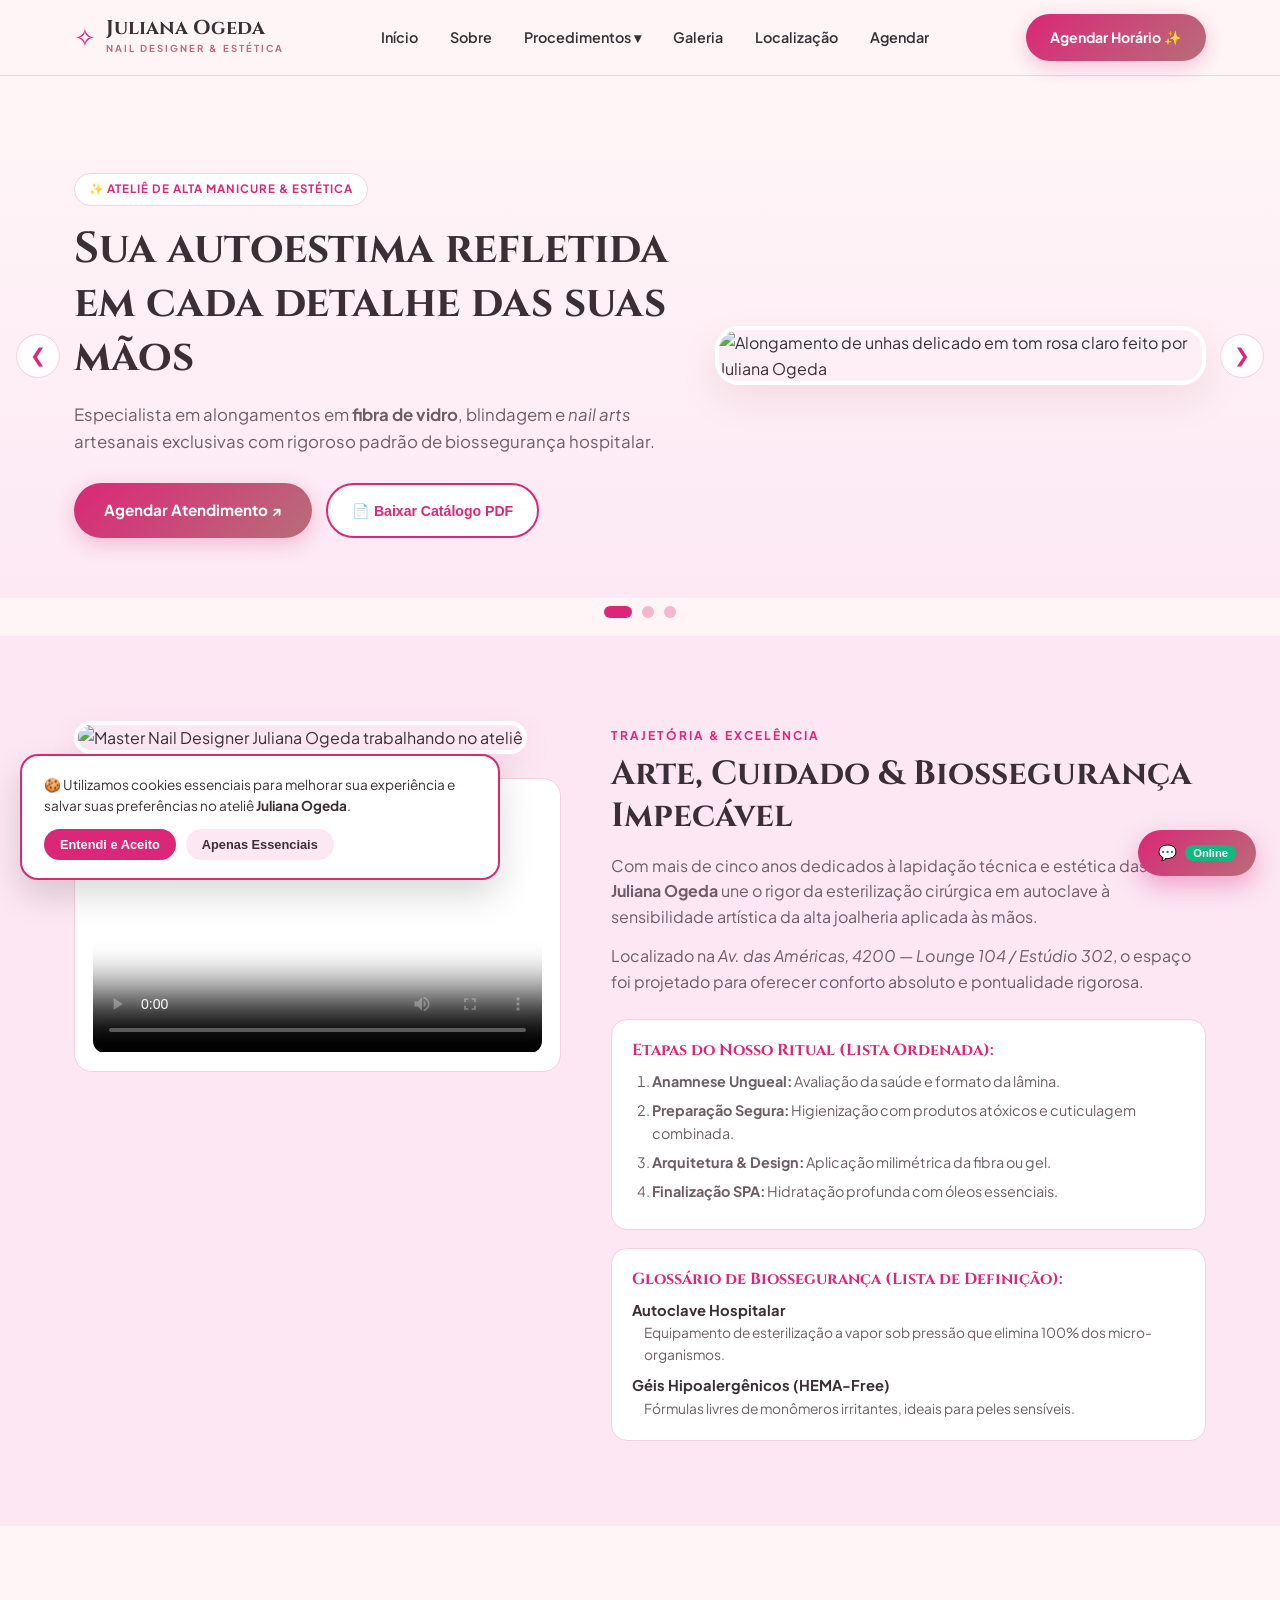
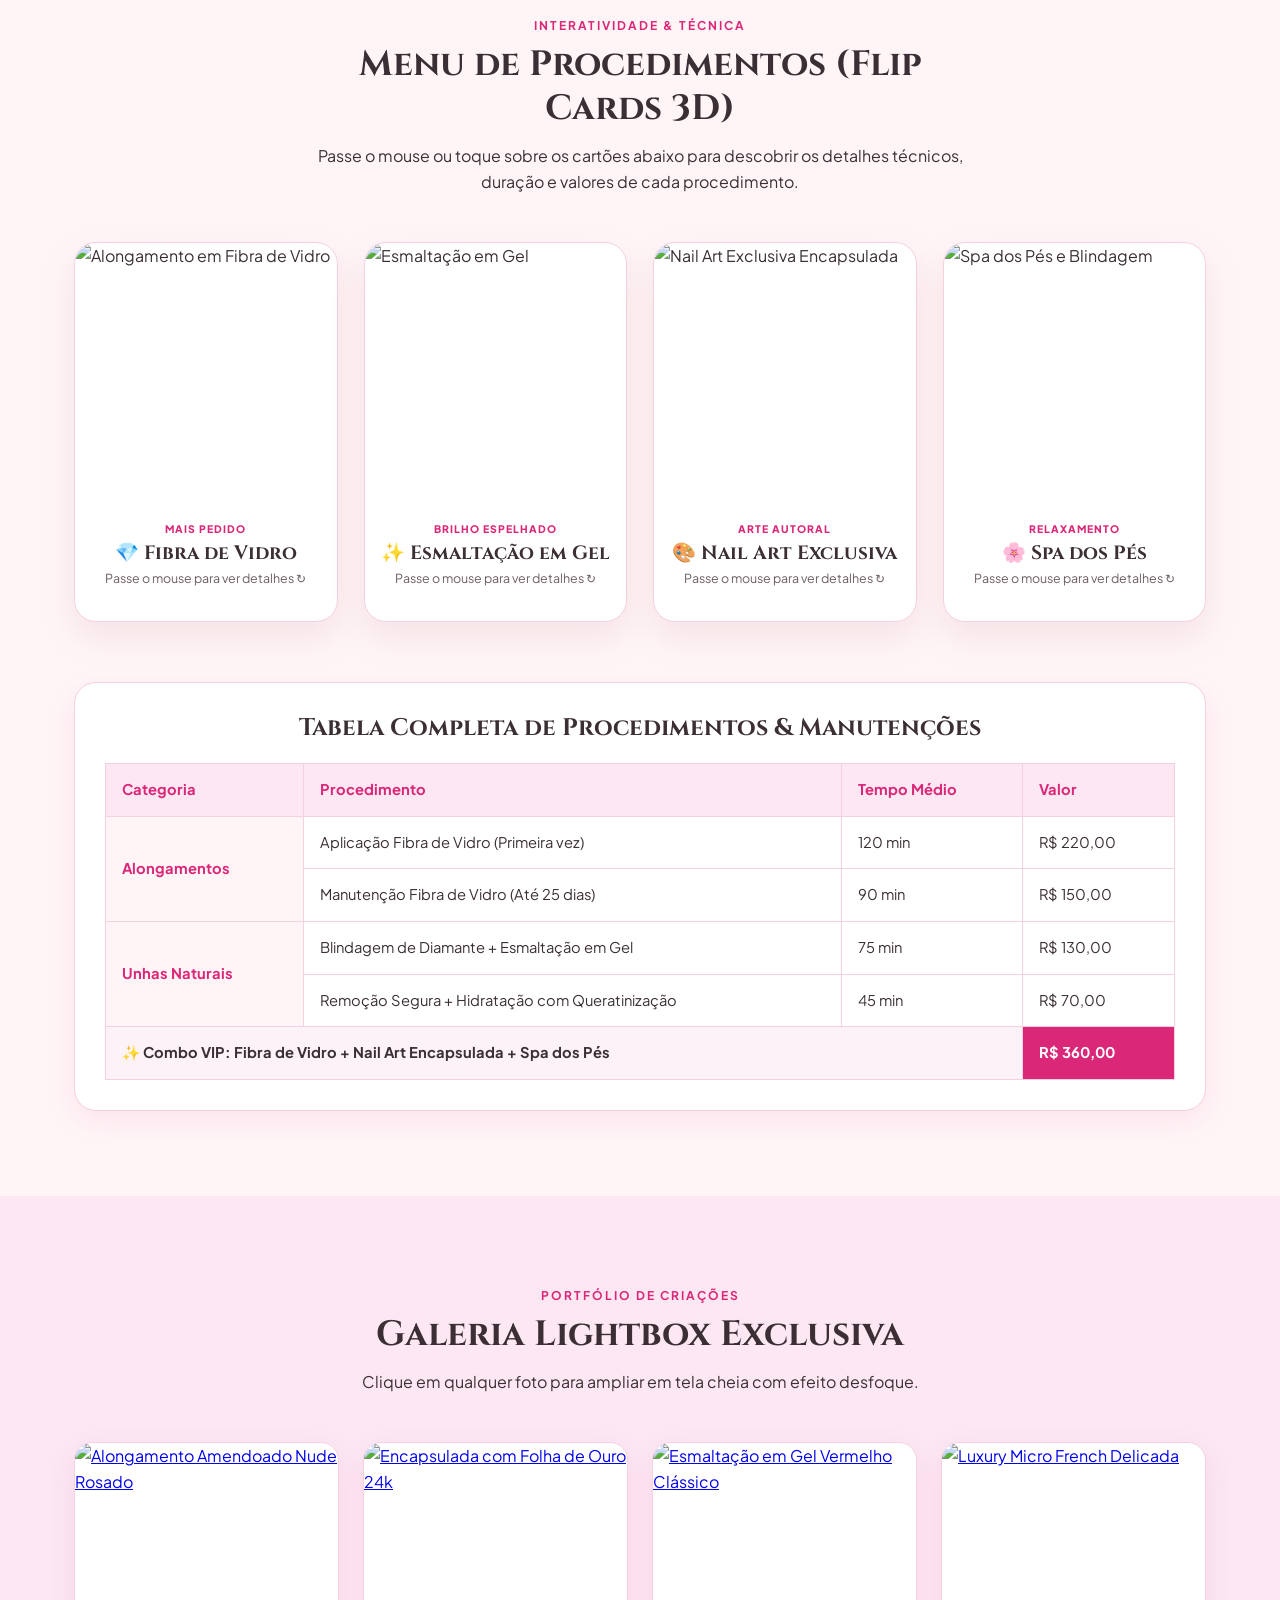
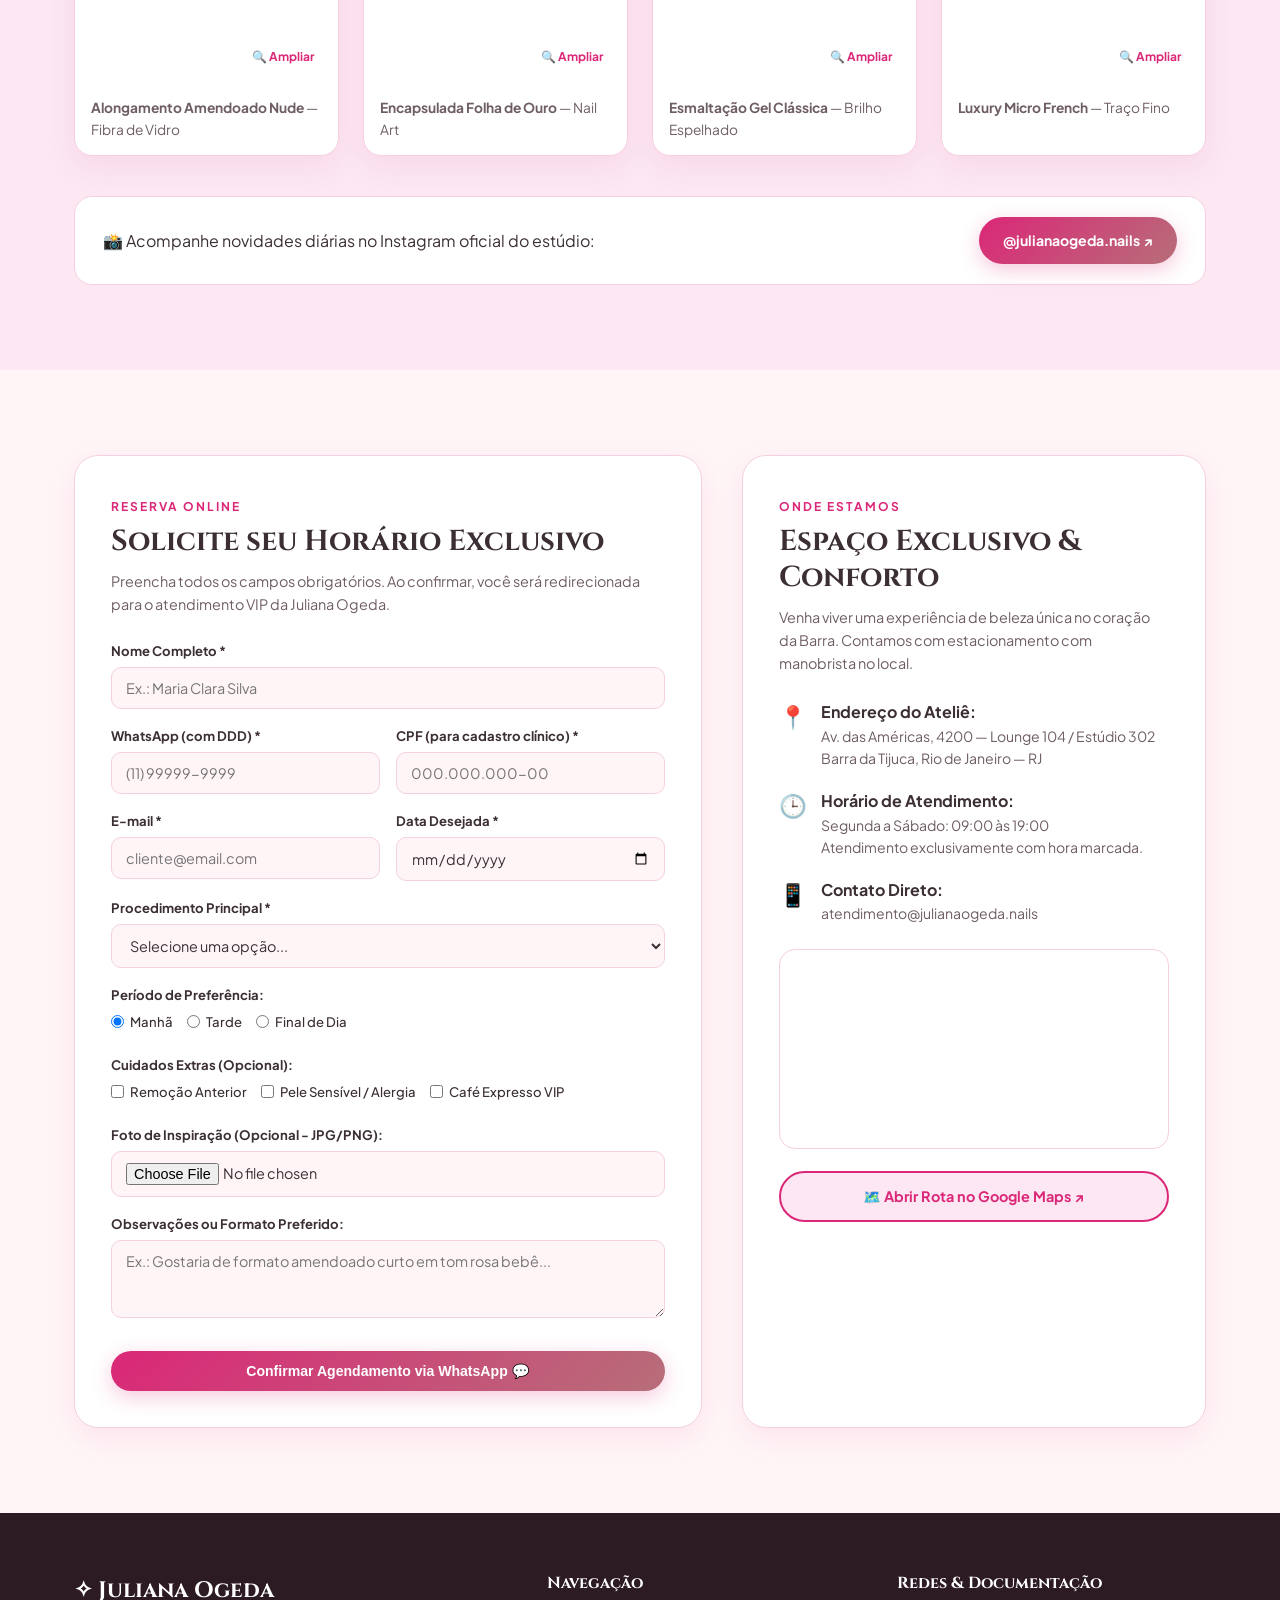
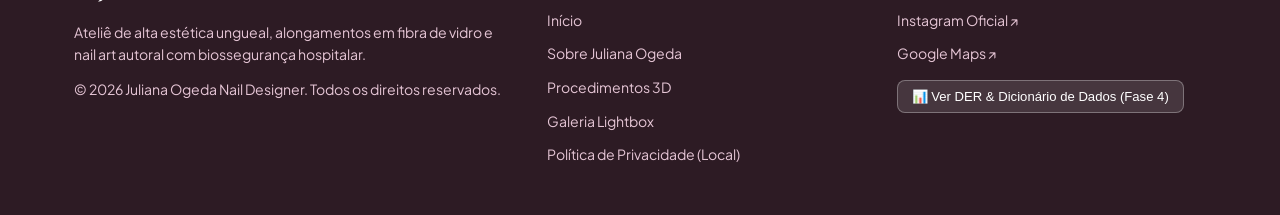
==== index.html @ 642321cf "Add files via upload" ====
<!DOCTYPE html>
<html lang="pt-br">
<head>
  <meta charset="UTF-8">
  <meta name="viewport" content="width=device-width, initial-scale=1.0">
  <meta name="description" content="Juliana Ogeda Nail Designer - Ateliê de alta estética ungueal, alongamentos em fibra de vidro, nail art e biossegurança hospitalar.">
  <meta name="keywords" content="Nail Designer, Fibra de Vidro, Alongamento em Gel, Juliana Ogeda, Manicure">
  <meta name="author" content="Juliana Ogeda">
  <title>Juliana Ogeda | Nail Designer &amp; Alta Estética Ungueal</title>

  <!-- Favicon SVG -->
  <link rel="icon" type="image/svg+xml" href="data:image/svg+xml,<svg xmlns='http://www.w3.org/2000/svg' viewBox='0 0 100 100'><text y='.9em' font-size='90'>💅</text></svg>">

  <!-- Google Fonts -->
  <link rel="preconnect" href="https://fonts.googleapis.com">
  <link rel="preconnect" href="https://fonts.gstatic.com" crossorigin>
  <link href="https://fonts.googleapis.com/css2?family=Cinzel:wght@500;600;700&family=Plus+Jakarta+Sans:wght@300;400;500;600;700&display=swap" rel="stylesheet">

  <!-- CSS Externo -->
  <link rel="stylesheet" href="style.css">
</head>
<body>

  <!-- =====================================================================
       CABEÇALHO E NAVEGAÇÃO COM SUBMENU (LISTA ENCADEADA)
       ===================================================================== -->
  <header class="header" id="topo">
    <div class="container header-container">
      <a href="#inicio" class="logo" aria-label="Juliana Ogeda Início">
        <span class="logo-icon">✧</span>
        <div class="logo-text">
          <span class="logo-title">Juliana Ogeda</span>
          <span class="logo-subtitle">NAIL DESIGNER &amp; ESTÉTICA</span>
        </div>
      </a>

      <nav class="nav-principal" aria-label="Menu Principal">
        <ul class="menu-lista">
          <li><a href="#inicio">Início</a></li>
          <li><a href="#sobre">Sobre</a></li>
          <li class="has-submenu">
            <a href="#servicos">Procedimentos ▾</a>
            <!-- Lista encadeada para submenu funcional -->
            <ul class="submenu">
              <li><a href="#servicos">Fibra de Vidro</a></li>
              <li><a href="#servicos">Esmaltação em Gel</a></li>
              <li><a href="#servicos">Nail Art Exclusiva</a></li>
              <li><a href="#tabela-precos">Tabela de Valores</a></li>
            </ul>
          </li>
          <li><a href="#galeria">Galeria</a></li>
          <li><a href="#localizacao">Localização</a></li>
          <li><a href="#agendamento">Agendar</a></li>
        </ul>
      </nav>

      <div class="header-actions">
        <a href="#agendamento" class="btn-rosa-destaque">Agendar Horário ✨</a>
      </div>
    </div>
  </header>

  <main>
    <!-- =====================================================================
         1. SLIDER BANNER - EFEITO CARROSSEL (HERO SECTION)
         ===================================================================== -->
    <section id="inicio" class="hero-slider" aria-label="Destaques do Ateliê">
      <div class="slides-container" id="slidesContainer">
        
        <!-- Slide 1 -->
        <article class="slide active" style="background-image: linear-gradient(rgba(255, 245, 247, 0.85), rgba(252, 231, 243, 0.88)), url('https://images.pexels.com/photos/3997385/pexels-photo-3997385.jpeg?auto=compress&cs=tinysrgb&w=1400');">
          <div class="container slide-grid">
            <div class="slide-texto">
              <span class="badge-rosa">✨ ATELIÊ DE ALTA MANICURE &amp; ESTÉTICA</span>
              <h1>Sua autoestima refletida em cada detalhe das suas mãos</h1>
              <p>Especialista em alongamentos em <strong>fibra de vidro</strong>, blindagem e <em>nail arts</em> artesanais exclusivas com rigoroso padrão de biossegurança hospitalar.</p>
              <div class="slide-botoes">
                <a href="#agendamento" class="btn-rosa-destaque btn-lg">Agendar Atendimento ↗</a>
                <button type="button" id="btnDownloadCatalogo" class="btn-outline-rosa">📄 Baixar Catálogo PDF</button>
              </div>
            </div>
            <div class="slide-imagem">
              <img src="https://images.pexels.com/photos/3997385/pexels-photo-3997385.jpeg?auto=compress&cs=tinysrgb&w=800" alt="Alongamento de unhas delicado em tom rosa claro feito por Juliana Ogeda">
            </div>
          </div>
        </article>

        <!-- Slide 2 -->
        <article class="slide" style="background-image: linear-gradient(rgba(255, 245, 247, 0.88), rgba(253, 242, 248, 0.9)), url('https://images.pexels.com/photos/705255/pexels-photo-705255.jpeg?auto=compress&cs=tinysrgb&w=1400');">
          <div class="container slide-grid">
            <div class="slide-texto">
              <span class="badge-rosa">💎 TECNOLOGIA &amp; NATURALIDADE</span>
              <h2>Curvatura anatômica perfeita e resistência extrema</h2>
              <p>Utilizamos géis europeus hipoalergênicos que preservam a saúde da sua lâmina ungueal natural com acabamento ultrafino.</p>
              <div class="slide-botoes">
                <a href="#servicos" class="btn-rosa-destaque btn-lg">Conhecer Técnicas ↓</a>
                <a href="#galeria" class="btn-outline-rosa">Ver Portfólio</a>
              </div>
            </div>
            <div class="slide-imagem">
              <img src="https://images.pexels.com/photos/705255/pexels-photo-705255.jpeg?auto=compress&cs=tinysrgb&w=800" alt="Nail art encapsulada sofisticada com detalhes delicados">
            </div>
          </div>
        </article>

        <!-- Slide 3 -->
        <article class="slide" style="background-image: linear-gradient(rgba(255, 245, 247, 0.88), rgba(252, 231, 243, 0.9)), url('https://images.pexels.com/photos/3997391/pexels-photo-3997391.jpeg?auto=compress&cs=tinysrgb&w=1400');">
          <div class="container slide-grid">
            <div class="slide-texto">
              <span class="badge-rosa">🛡️ 100% AUTOCLAVE HOSPITALAR</span>
              <h2>Seu momento VIP de autocuidado e bem-estar</h2>
              <p>Ambiente climatizado, poltronas ergonômicas e kits 100% descartáveis para uma experiência tranquila e segura.</p>
              <div class="slide-botoes">
                <a href="#localizacao" class="btn-rosa-destaque btn-lg">Como Chegar (Maps) 📍</a>
                <a href="#sobre" class="btn-outline-rosa">Nossa História</a>
              </div>
            </div>
            <div class="slide-imagem">
              <img src="https://images.pexels.com/photos/3997391/pexels-photo-3997391.jpeg?auto=compress&cs=tinysrgb&w=800" alt="Juliana Ogeda realizando atendimento personalizado no estúdio">
            </div>
          </div>
        </article>

      </div>

      <!-- Controles do Carrossel -->
      <button type="button" class="slider-btn prev" id="prevSlide" aria-label="Slide Anterior">&#10094;</button>
      <button type="button" class="slider-btn next" id="nextSlide" aria-label="Próximo Slide">&#10095;</button>
      <div class="slider-dots" id="sliderDots"></div>
    </section>

    <!-- =====================================================================
         2. SOBRE A ESPECIALISTA, LISTAS VARIADAS E VÍDEO MULTIMÍDIA
         ===================================================================== -->
    <section id="sobre" class="section section-blush">
      <div class="container about-grid">
        <article class="about-media">
          <img src="https://images.pexels.com/photos/3997391/pexels-photo-3997391.jpeg?auto=compress&cs=tinysrgb&w=800" alt="Master Nail Designer Juliana Ogeda trabalhando no ateliê" class="img-destaque">
          
          <!-- Elemento <video> incorporado conforme checklist -->
          <div class="video-box">
            <h3>🎥 Bastidores do Ateliê</h3>
            <video controls poster="https://images.pexels.com/photos/887352/pexels-photo-887352.jpeg?auto=compress&cs=tinysrgb&w=600">
              <source src="https://assets.mixkit.co/videos/preview/mixkit-woman-getting-her-nails-done-at-a-salon-40359-large.mp4" type="video/mp4">
              Seu navegador não suporta a reprodução de vídeos HTML5.
            </video>
          </div>
        </article>

        <article class="about-content">
          <span class="subtitulo-secao">TRAJETÓRIA &amp; EXCELÊNCIA</span>
          <h2>Arte, Cuidado &amp; Biossegurança Impecável</h2>
          <p>Com mais de cinco anos dedicados à lapidação técnica e estética das unhas, <strong>Juliana Ogeda</strong> une o rigor da esterilização cirúrgica em autoclave à sensibilidade artística da alta joalheria aplicada às mãos.</p>
          <p>Localizado na <em>Av. das Américas, 4200 — Lounge 104 / Estúdio 302</em>, o espaço foi projetado para oferecer conforto absoluto e pontualidade rigorosa.</p>

          <!-- Lista Ordenada (<ol>) -->
          <div class="listas-container">
            <div class="lista-card">
              <h4>Etapas do Nosso Ritual (Lista Ordenada):</h4>
              <ol class="lista-ordenada">
                <li><strong>Anamnese Ungueal:</strong> Avaliação da saúde e formato da lâmina.</li>
                <li><strong>Preparação Segura:</strong> Higienização com produtos atóxicos e cuticulagem combinada.</li>
                <li><strong>Arquitetura &amp; Design:</strong> Aplicação milimétrica da fibra ou gel.</li>
                <li><strong>Finalização SPA:</strong> Hidratação profunda com óleos essenciais.</li>
              </ol>
            </div>

            <!-- Lista de Definição (<dl>) -->
            <div class="lista-card">
              <h4>Glossário de Biossegurança (Lista de Definição):</h4>
              <dl class="lista-definicao">
                <dt>Autoclave Hospitalar</dt>
                <dd>Equipamento de esterilização a vapor sob pressão que elimina 100% dos micro-organismos.</dd>
                <dt>Géis Hipoalergênicos (HEMA-Free)</dt>
                <dd>Fórmulas livres de monômeros irritantes, ideais para peles sensíveis.</dd>
              </dl>
            </div>
          </div>
        </article>
      </div>
    </section>

    <!-- =====================================================================
         3. FLIP CARDS 3D - PROCEDIMENTOS EXCLUSIVOS
         ===================================================================== -->
    <section id="servicos" class="section">
      <div class="container">
        <header class="section-header center">
          <span class="subtitulo-secao">INTERATIVIDADE &amp; TÉCNICA</span>
          <h2>Menu de Procedimentos (Flip Cards 3D)</h2>
          <p>Passe o mouse ou toque sobre os cartões abaixo para descobrir os detalhes técnicos, duração e valores de cada procedimento.</p>
        </header>

        <div class="flip-grid">
          <!-- Flip Card 1 -->
          <article class="flip-card">
            <div class="flip-card-inner">
              <div class="flip-card-front">
                <img src="https://images.pexels.com/photos/887352/pexels-photo-887352.jpeg?auto=compress&cs=tinysrgb&w=600" alt="Alongamento em Fibra de Vidro">
                <div class="flip-front-info">
                  <span class="card-badge">MAIS PEDIDO</span>
                  <h3>💎 Fibra de Vidro</h3>
                  <p>Passe o mouse para ver detalhes ↻</p>
                </div>
              </div>
              <div class="flip-card-back">
                <h3>Fibra de Vidro</h3>
                <p>Extensão estruturada com filamentos de vidro ultrafinos. Proporciona resistência superior e curvatura C perfeitamente natural.</p>
                <ul class="back-specs">
                  <li>⏱️ Duração: 120 min</li>
                  <li>🔄 Manutenção: A cada 21 dias</li>
                  <li>💰 Investimento: <strong>R$ 220,00</strong></li>
                </ul>
                <a href="#agendamento" class="btn-branco">Agendar Técnica</a>
              </div>
            </div>
          </article>

          <!-- Flip Card 2 -->
          <article class="flip-card">
            <div class="flip-card-inner">
              <div class="flip-card-front">
                <img src="https://images.pexels.com/photos/3373736/pexels-photo-3373736.jpeg?auto=compress&cs=tinysrgb&w=600" alt="Esmaltação em Gel">
                <div class="flip-front-info">
                  <span class="card-badge">BRILHO ESPELHADO</span>
                  <h3>✨ Esmaltação em Gel</h3>
                  <p>Passe o mouse para ver detalhes ↻</p>
                </div>
              </div>
              <div class="flip-card-back">
                <h3>Esmaltação em Gel</h3>
                <p>Aplicação de esmalte fotopolimerizável sobre unhas naturais. Secagem instantânea em cabine LED e brilho intacto por até 25 dias.</p>
                <ul class="back-specs">
                  <li>⏱️ Duração: 75 min</li>
                  <li>🛡️ Zero descascados</li>
                  <li>💰 Investimento: <strong>R$ 130,00</strong></li>
                </ul>
                <a href="#agendamento" class="btn-branco">Agendar Técnica</a>
              </div>
            </div>
          </article>

          <!-- Flip Card 3 -->
          <article class="flip-card">
            <div class="flip-card-inner">
              <div class="flip-card-front">
                <img src="https://images.pexels.com/photos/705255/pexels-photo-705255.jpeg?auto=compress&cs=tinysrgb&w=600" alt="Nail Art Exclusiva Encapsulada">
                <div class="flip-front-info">
                  <span class="card-badge">ARTE AUTORAL</span>
                  <h3>🎨 Nail Art Exclusiva</h3>
                  <p>Passe o mouse para ver detalhes ↻</p>
                </div>
              </div>
              <div class="flip-card-back">
                <h3>Nail Art Exclusiva</h3>
                <p>Decorações artesanais feitas à mão: encapsulamento com folha de ouro 24k, francesinha reversa, baby boomer e pedrarias.</p>
                <ul class="back-specs">
                  <li>⏱️ Duração: 90 min</li>
                  <li>✨ Design 100% personalizado</li>
                  <li>💰 Investimento: <strong>R$ 180,00</strong></li>
                </ul>
                <a href="#agendamento" class="btn-branco">Agendar Técnica</a>
              </div>
            </div>
          </article>

          <!-- Flip Card 4 -->
          <article class="flip-card">
            <div class="flip-card-inner">
              <div class="flip-card-front">
                <img src="https://images.pexels.com/photos/3997383/pexels-photo-3997383.jpeg?auto=compress&cs=tinysrgb&w=600" alt="Spa dos Pés e Blindagem">
                <div class="flip-front-info">
                  <span class="card-badge">RELAXAMENTO</span>
                  <h3>🌸 Spa dos Pés</h3>
                  <p>Passe o mouse para ver detalhes ↻</p>
                </div>
              </div>
              <div class="flip-card-back">
                <h3>Spa dos Pés</h3>
                <p>Protocolo de renovação celular com esfoliação aromática, hidratação profunda com parafina fria e massagem relaxante podal.</p>
                <ul class="back-specs">
                  <li>⏱️ Duração: 60 min</li>
                  <li>🌿 Óleos essenciais puros</li>
                  <li>💰 Investimento: <strong>R$ 110,00</strong></li>
                </ul>
                <a href="#agendamento" class="btn-branco">Agendar Técnica</a>
              </div>
            </div>
          </article>
        </div>

        <!-- =====================================================================
             4. TABELA ESTRUTURADA (THEAD, TBODY, ROWSPAN E COLSPAN)
             ===================================================================== -->
        <div id="tabela-precos" class="tabela-wrapper">
          <h3>Tabela Completa de Procedimentos &amp; Manutenções</h3>
          <table class="tabela-precos">
            <thead>
              <tr>
                <th>Categoria</th>
                <th>Procedimento</th>
                <th>Tempo Médio</th>
                <th>Valor</th>
              </tr>
            </thead>
            <tbody>
              <tr>
                <td rowspan="2" class="celula-destaque"><strong>Alongamentos</strong></td>
                <td>Aplicação Fibra de Vidro (Primeira vez)</td>
                <td>120 min</td>
                <td>R$ 220,00</td>
              </tr>
              <tr>
                <td>Manutenção Fibra de Vidro (Até 25 dias)</td>
                <td>90 min</td>
                <td>R$ 150,00</td>
              </tr>
              <tr>
                <td rowspan="2" class="celula-destaque"><strong>Unhas Naturais</strong></td>
                <td>Blindagem de Diamante + Esmaltação em Gel</td>
                <td>75 min</td>
                <td>R$ 130,00</td>
              </tr>
              <tr>
                <td>Remoção Segura + Hidratação com Queratinização</td>
                <td>45 min</td>
                <td>R$ 70,00</td>
              </tr>
              <tr>
                <td colspan="3" class="celula-combo"><strong>✨ Combo VIP: Fibra de Vidro + Nail Art Encapsulada + Spa dos Pés</strong></td>
                <td class="celula-combo-valor"><strong>R$ 360,00</strong></td>
              </tr>
            </tbody>
          </table>
        </div>
      </div>
    </section>

    <!-- =====================================================================
         5. GALERIA LIGHTBOX 100% CSS (:TARGET)
         ===================================================================== -->
    <section id="galeria" class="section section-blush">
      <div class="container">
        <header class="section-header center">
          <span class="subtitulo-secao">PORTFÓLIO DE CRIAÇÕES</span>
          <h2>Galeria Lightbox Exclusiva</h2>
          <p>Clique em qualquer foto para ampliar em tela cheia com efeito desfoque.</p>
        </header>

        <div class="gallery-grid">
          <figure class="gallery-item">
            <a href="#lightbox-1">
              <img src="https://images.pexels.com/photos/887352/pexels-photo-887352.jpeg?auto=compress&cs=tinysrgb&w=600" alt="Alongamento Amendoado Nude Rosado">
              <span class="zoom-icon">🔍 Ampliar</span>
            </a>
            <figcaption><strong>Alongamento Amendoado Nude</strong> — Fibra de Vidro</figcaption>
          </figure>

          <figure class="gallery-item">
            <a href="#lightbox-2">
              <img src="https://images.pexels.com/photos/705255/pexels-photo-705255.jpeg?auto=compress&cs=tinysrgb&w=600" alt="Encapsulada com Folha de Ouro 24k">
              <span class="zoom-icon">🔍 Ampliar</span>
            </a>
            <figcaption><strong>Encapsulada Folha de Ouro</strong> — Nail Art</figcaption>
          </figure>

          <figure class="gallery-item">
            <a href="#lightbox-3">
              <img src="https://images.pexels.com/photos/3373736/pexels-photo-3373736.jpeg?auto=compress&cs=tinysrgb&w=600" alt="Esmaltação em Gel Vermelho Clássico">
              <span class="zoom-icon">🔍 Ampliar</span>
            </a>
            <figcaption><strong>Esmaltação Gel Clássica</strong> — Brilho Espelhado</figcaption>
          </figure>

          <figure class="gallery-item">
            <a href="#lightbox-4">
              <img src="https://images.pexels.com/photos/3997383/pexels-photo-3997383.jpeg?auto=compress&cs=tinysrgb&w=600" alt="Luxury Micro French Delicada">
              <span class="zoom-icon">🔍 Ampliar</span>
            </a>
            <figcaption><strong>Luxury Micro French</strong> — Traço Fino</figcaption>
          </figure>
        </div>

        <div class="instagram-cta">
          <p>📸 Acompanhe novidades diárias no Instagram oficial do estúdio:</p>
          <a href="https://www.instagram.com" target="_blank" rel="noopener noreferrer" class="btn-rosa-destaque">@julianaogeda.nails ↗</a>
        </div>
      </div>
    </section>

    <!-- Modais Lightbox 100% CSS -->
    <div class="lightbox" id="lightbox-1">
      <a href="#galeria" class="lightbox-overlay" aria-label="Fechar imagem"></a>
      <div class="lightbox-content">
        <a href="#galeria" class="close-btn">&times;</a>
        <img src="https://images.pexels.com/photos/887352/pexels-photo-887352.jpeg?auto=compress&cs=tinysrgb&w=1200" alt="Alongamento Amendoado Nude Ampliado">
        <p class="lightbox-caption">Alongamento Amendoado Nude — Estrutura em Fibra de Vidro</p>
      </div>
    </div>

    <div class="lightbox" id="lightbox-2">
      <a href="#galeria" class="lightbox-overlay" aria-label="Fechar imagem"></a>
      <div class="lightbox-content">
        <a href="#galeria" class="close-btn">&times;</a>
        <img src="https://images.pexels.com/photos/705255/pexels-photo-705255.jpeg?auto=compress&cs=tinysrgb&w=1200" alt="Encapsulada Folha de Ouro Ampliada">
        <p class="lightbox-caption">Encapsulada com Folha de Ouro 24k — Nail Art Artesanal</p>
      </div>
    </div>

    <div class="lightbox" id="lightbox-3">
      <a href="#galeria" class="lightbox-overlay" aria-label="Fechar imagem"></a>
      <div class="lightbox-content">
        <a href="#galeria" class="close-btn">&times;</a>
        <img src="https://images.pexels.com/photos/3373736/pexels-photo-3373736.jpeg?auto=compress&cs=tinysrgb&w=1200" alt="Esmaltação Gel Clássica Ampliada">
        <p class="lightbox-caption">Esmaltação em Gel — Durabilidade de até 25 dias</p>
      </div>
    </div>

    <div class="lightbox" id="lightbox-4">
      <a href="#galeria" class="lightbox-overlay" aria-label="Fechar imagem"></a>
      <div class="lightbox-content">
        <a href="#galeria" class="close-btn">&times;</a>
        <img src="https://images.pexels.com/photos/3997383/pexels-photo-3997383.jpeg?auto=compress&cs=tinysrgb&w=1200" alt="Luxury Micro French Ampliada">
        <p class="lightbox-caption">Luxury Micro French — Acabamento Natural Clean</p>
      </div>
    </div>

    <!-- =====================================================================
         6. FORMULÁRIO COMPLETO COM REGEX + LOCALIZAÇÃO GOOGLE MAPS
         ===================================================================== -->
    <section id="agendamento" class="section">
      <div class="container booking-grid">
        
        <!-- Formulário com todos os controles e Regex exigidos -->
        <div class="form-card">
          <span class="subtitulo-secao">RESERVA ONLINE</span>
          <h2>Solicite seu Horário Exclusivo</h2>
          <p>Preencha todos os campos obrigatórios. Ao confirmar, você será redirecionada para o atendimento VIP da Juliana Ogeda.</p>

          <form action="#agendamento" method="POST" id="formAgendamento" class="form-completo">
            
            <div class="form-group">
              <label for="nome">Nome Completo *</label>
              <input type="text" id="nome" name="nome" minlength="3" maxlength="80" placeholder="Ex.: Maria Clara Silva" required>
            </div>

            <div class="form-row">
              <div class="form-group">
                <label for="telefone">WhatsApp (com DDD) *</label>
                <input type="tel" id="telefone" name="telefone" pattern="^\(?\d{2}\)?\s?\d{4,5}-?\d{4}$" placeholder="(11) 99999-9999" title="Digite um telefone válido com DDD, ex: (11) 99999-9999" required>
              </div>

              <div class="form-group">
                <label for="cpf">CPF (para cadastro clínico) *</label>
                <input type="text" id="cpf" name="cpf" pattern="^\d{3}\.\d{3}\.\d{3}-\d{2}$|^\d{11}$" placeholder="000.000.000-00" title="Digite um CPF válido no formato 000.000.000-00" required>
              </div>
            </div>

            <div class="form-row">
              <div class="form-group">
                <label for="email">E-mail *</label>
                <input type="email" id="email" name="email" placeholder="cliente@email.com" required>
              </div>

              <div class="form-group">
                <label for="data">Data Desejada *</label>
                <input type="date" id="data" name="data" required>
              </div>
            </div>

            <div class="form-group">
              <label for="servico">Procedimento Principal *</label>
              <select id="servico" name="servico" required>
                <option value="">Selecione uma opção...</option>
                <option value="Fibra de Vidro (R$ 220,00)">Fibra de Vidro — R$ 220,00</option>
                <option value="Manutenção Fibra (R$ 150,00)">Manutenção Fibra — R$ 150,00</option>
                <option value="Esmaltação em Gel (R$ 130,00)">Esmaltação em Gel — R$ 130,00</option>
                <option value="Nail Art Exclusiva (R$ 180,00)">Nail Art Exclusiva — R$ 180,00</option>
                <option value="Spa dos Pés (R$ 110,00)">Spa dos Pés — R$ 110,00</option>
                <option value="Combo VIP Completo (R$ 360,00)">Combo VIP Completo — R$ 360,00</option>
              </select>
            </div>

            <!-- Escolha Única (Radio) -->
            <div class="form-group">
              <label>Período de Preferência:</label>
              <div class="opcoes-inline">
                <label><input type="radio" name="periodo" value="Manhã (09h às 12h)" checked> Manhã</label>
                <label><input type="radio" name="periodo" value="Tarde (13h às 17h)"> Tarde</label>
                <label><input type="radio" name="periodo" value="Final de Dia (17h às 19h)"> Final de Dia</label>
              </div>
            </div>

            <!-- Escolha Múltipla (Checkbox) -->
            <div class="form-group">
              <label>Cuidados Extras (Opcional):</label>
              <div class="opcoes-inline">
                <label><input type="checkbox" name="extras" value="Remoção de alongamento anterior"> Remoção Anterior</label>
                <label><input type="checkbox" name="extras" value="Alergia a produtos comuns"> Pele Sensível / Alergia</label>
                <label><input type="checkbox" name="extras" value="Café Expresso Gourmet"> Café Expresso VIP</label>
              </div>
            </div>

            <!-- Envio de Arquivo (File) -->
            <div class="form-group">
              <label for="referencia">Foto de Inspiração (Opcional - JPG/PNG):</label>
              <input type="file" id="referencia" name="referencia" accept="image/*">
            </div>

            <!-- Campo Textarea -->
            <div class="form-group">
              <label for="observacoes">Observações ou Formato Preferido:</label>
              <textarea id="observacoes" name="observacoes" rows="3" placeholder="Ex.: Gostaria de formato amendoado curto em tom rosa bebê..."></textarea>
            </div>

            <button type="submit" class="btn-rosa-destaque btn-full">Confirmar Agendamento via WhatsApp 💬</button>
          </form>
        </div>

        <!-- Localização e Redirecionamento Google Maps -->
        <aside id="localizacao" class="location-card">
          <span class="subtitulo-secao">ONDE ESTAMOS</span>
          <h2>Espaço Exclusivo &amp; Conforto</h2>
          <p>Venha viver uma experiência de beleza única no coração da Barra. Contamos com estacionamento com manobrista no local.</p>

          <ul class="info-local-lista">
            <li>
              <span>📍</span>
              <div>
                <strong>Endereço do Ateliê:</strong>
                <p>Av. das Américas, 4200 — Lounge 104 / Estúdio 302<br>Barra da Tijuca, Rio de Janeiro — RJ</p>
              </div>
            </li>
            <li>
              <span>🕒</span>
              <div>
                <strong>Horário de Atendimento:</strong>
                <p>Segunda a Sábado: 09:00 às 19:00<br>Atendimento exclusivamente com hora marcada.</p>
              </div>
            </li>
            <li>
              <span>📱</span>
              <div>
                <strong>Contato Direto:</strong>
                <p>atendimento@julianaogeda.nails</p>
              </div>
            </li>
          </ul>

          <!-- Mapa Incorporado + Botão de Redirecionamento Direto para o Google Maps -->
          <div class="mapa-container">
            <iframe 
              title="Mapa de localização Juliana Ogeda Nail Designer"
              src="https://www.openstreetmap.org/export/embed.html?bbox=-43.3600%2C-23.0050%2C-43.3450%2C-22.9950&amp;layer=mapnik&amp;marker=-23.0000%2C-43.3525" 
              loading="lazy">
            </iframe>
          </div>

          <a href="https://www.google.com/maps/search/?api=1&query=Av.+das+Américas,+4200+-+Barra+da+Tijuca" target="_blank" rel="noopener noreferrer" class="btn-maps-redirect">
            🗺️ Abrir Rota no Google Maps ↗
          </a>
        </aside>

      </div>
    </section>
  </main>

  <!-- =====================================================================
       RODAPÉ COMPLETO E DOCUMENTAÇÃO TÉCNICA (FASE 4 DER & DICIONÁRIO)
       ===================================================================== -->
  <footer class="footer">
    <div class="container footer-grid">
      <div class="footer-col">
        <span class="logo-title-footer">✧ Juliana Ogeda</span>
        <p>Ateliê de alta estética ungueal, alongamentos em fibra de vidro e nail art autoral com biossegurança hospitalar.</p>
        <p class="copy">© 2026 Juliana Ogeda Nail Designer. Todos os direitos reservados.</p>
      </div>

      <div class="footer-col">
        <h4>Navegação</h4>
        <ul>
          <li><a href="#inicio">Início</a></li>
          <li><a href="#sobre">Sobre Juliana Ogeda</a></li>
          <li><a href="#servicos">Procedimentos 3D</a></li>
          <li><a href="#galeria">Galeria Lightbox</a></li>
          <li><a href="politica.html">Política de Privacidade (Local)</a></li>
        </ul>
      </div>

      <div class="footer-col">
        <h4>Redes &amp; Documentação</h4>
        <ul>
          <li><a href="https://www.instagram.com" target="_blank" rel="noopener noreferrer">Instagram Oficial ↗</a></li>
          <li><a href="https://www.google.com/maps/search/?api=1&query=Av.+das+Américas,+4200" target="_blank" rel="noopener noreferrer">Google Maps ↗</a></li>
          <li><button type="button" id="btnToggleDocs" class="btn-docs-toggle">📊 Ver DER &amp; Dicionário de Dados (Fase 4)</button></li>
        </ul>
      </div>
    </div>

    <!-- Painel Expansível com DER e Dicionário de Dados (Fase 4 do Checklist) -->
    <div class="container">
      <div id="painelDocumentacao" class="painel-docs oculto">
        <h3>📐 Modelagem de Dados &amp; Dicionário (Fase 4)</h3>
        <p><strong>Relacionamentos (DER):</strong> <code>CLIENTE (1) ────&lt; (N) AGENDAMENTO (N) &gt;──── (1) PROCEDIMENTO</code></p>
        <table class="tabela-precos tabela-der">
          <thead>
            <tr>
              <th>Tabela</th>
              <th>Campo</th>
              <th>Tipo</th>
              <th>Chave / Restrição</th>
              <th>Descrição</th>
            </tr>
          </thead>
          <tbody>
            <tr>
              <td rowspan="3"><strong>CLIENTE</strong></td>
              <td>id_cliente</td>
              <td>INT</td>
              <td>PK, AUTO_INCREMENT</td>
              <td>Identificador único da cliente</td>
            </tr>
            <tr>
              <td>cpf</td>
              <td>VARCHAR(14)</td>
              <td>UNIQUE, NOT NULL</td>
              <td>CPF validado via Regex</td>
            </tr>
            <tr>
              <td>nome_completo</td>
              <td>VARCHAR(80)</td>
              <td>NOT NULL</td>
              <td>Nome completo da cliente</td>
            </tr>
            <tr>
              <td rowspan="4"><strong>AGENDAMENTO</strong></td>
              <td>id_agendamento</td>
              <td>INT</td>
              <td>PK, AUTO_INCREMENT</td>
              <td>Identificador único da reserva</td>
            </tr>
            <tr>
              <td>id_cliente</td>
              <td>INT</td>
              <td>FK (CLIENTE)</td>
              <td>Chave estrangeira da cliente</td>
            </tr>
            <tr>
              <td>data_agendada</td>
              <td>DATE</td>
              <td>NOT NULL</td>
              <td>Data escolhida para o atendimento</td>
            </tr>
            <tr>
              <td>status</td>
              <td>VARCHAR(20)</td>
              <td>DEFAULT 'Pendente'</td>
              <td>Status do agendamento</td>
            </tr>
          </tbody>
        </table>
      </div>
    </div>
  </footer>

  <!-- =====================================================================
       CHATBOT VIRTUAL INTERATIVO (ASSISTENTE JULIANA NAILS)
       ===================================================================== -->
  <div class="chatbot-widget" id="chatbotWidget">
    <button type="button" class="chatbot-toggle" id="chatbotToggle" aria-label="Abrir Assistente Virtual">
      💬 <span class="chat-badge">Online</span>
    </button>

    <div class="chatbot-window oculto" id="chatbotWindow">
      <div class="chatbot-header">
        <div>
          <strong>Assistente Juliana Nails ✨</strong>
          <small>Responde na hora</small>
        </div>
        <button type="button" id="chatbotClose" aria-label="Fechar Chat">&times;</button>
      </div>

      <div class="chatbot-messages" id="chatbotMessages">
        <div class="msg bot">
          Olá! 🌸 Seja bem-vinda ao ateliê <strong>Juliana Ogeda Nail Designer</strong>. Como posso te ajudar hoje?
        </div>
      </div>

      <div class="chatbot-quick-replies">
        <button type="button" class="quick-btn" data-pergunta="valores">💰 Valores</button>
        <button type="button" class="quick-btn" data-pergunta="endereco">📍 Endereço</button>
        <button type="button" class="quick-btn" data-pergunta="horarios">🕒 Horários</button>
        <button type="button" class="quick-btn" data-pergunta="agendar">📅 Agendar</button>
      </div>

      <form class="chatbot-input-area" id="chatbotForm">
        <input type="text" id="chatbotInput" placeholder="Digite sua dúvida..." autocomplete="off" required>
        <button type="submit">➤</button>
      </form>
    </div>
  </div>

  <!-- =====================================================================
       BANNER DE COOKIES LGPD (FUNCIONAL COM LOCALSTORAGE)
       ===================================================================== -->
  <div id="bannerCookies" class="banner-cookies" role="region" aria-label="Aviso de Cookies">
    <p>🍪 Utilizamos cookies essenciais para melhorar sua experiência e salvar suas preferências no ateliê <strong>Juliana Ogeda</strong>.</p>
    <div class="cookies-botoes">
      <button type="button" id="btnAceitarCookies" class="btn-aceitar">Entendi e Aceito</button>
      <button type="button" id="btnRecusarCookies" class="btn-recusar">Apenas Essenciais</button>
    </div>
  </div>

  <!-- JavaScript Externo -->
  <script src="script.js"></script>
</body>
</html>
---- style.css ----
/* ==========================================================================
   VARIÁVEIS DE IDENTIDADE VISUAL (ROSA CLARO, BLUSH & ROSE GOLD)
   ========================================================================== */
:root {
  --rosa-fundo: #FFF5F7;
  --rosa-blush: #FCE7F3;
  --rosa-suave: #FBCFE8;
  --rosa-primario: #DB2777;
  --rosa-hover: #BE185D;
  --rose-gold: #B76E79;
  --branco: #FFFFFF;
  --texto-escuro: #3B2F35;
  --texto-suave: #6E5D65;
  --borda-rosa: #F5D0E0;
  --sombra-suave: 0 10px 30px rgba(219, 39, 119, 0.08);
  --sombra-card: 0 15px 35px rgba(183, 110, 121, 0.14);

  --fonte-titulo: 'Cinzel', serif;
  --fonte-corpo: 'Plus Jakarta Sans', sans-serif;
}

/* Seletor Universal e Reset */
* {
  box-sizing: border-box;
  margin: 0;
  padding: 0;
}

html {
  scroll-behavior: smooth;
}

body {
  font-family: var(--fonte-corpo);
  background-color: var(--rosa-fundo);
  color: var(--texto-escuro);
  line-height: 1.6;
  overflow-x: hidden;
}

.container {
  max-width: 1180px;
  margin: 0 auto;
  padding: 0 24px;
}

.section {
  padding: 85px 0;
}

.section-blush {
  background-color: var(--rosa-blush);
}

.oculto {
  display: none !important;
}

/* Tipografia */
h1, h2, h3, h4 {
  font-family: var(--fonte-titulo);
  color: var(--texto-escuro);
  line-height: 1.25;
}

.subtitulo-secao {
  display: inline-block;
  font-size: 0.75rem;
  font-weight: 700;
  letter-spacing: 2px;
  color: var(--rosa-primario);
  text-transform: uppercase;
  margin-bottom: 8px;
}

.section-header.center {
  text-align: center;
  max-width: 680px;
  margin: 0 auto 48px auto;
}

.section-header h2 {
  font-size: 2.2rem;
  margin-bottom: 12px;
}

/* Botões Padrão e Estados (:hover, :focus, :active) */
.btn-rosa-destaque {
  display: inline-flex;
  align-items: center;
  justify-content: center;
  gap: 8px;
  background: linear-gradient(135deg, var(--rosa-primario), var(--rose-gold));
  color: var(--branco);
  text-decoration: none;
  padding: 12px 24px;
  border-radius: 50px;
  font-weight: 700;
  font-size: 0.88rem;
  border: none;
  cursor: pointer;
  box-shadow: 0 6px 20px rgba(219, 39, 119, 0.25);
  transition: transform 0.25s ease, box-shadow 0.25s ease;
}

.btn-rosa-destaque:hover,
.btn-rosa-destaque:focus {
  transform: translateY(-2px);
  box-shadow: 0 10px 25px rgba(219, 39, 119, 0.38);
}

.btn-rosa-destaque:active {
  transform: scale(0.98);
}

.btn-lg {
  padding: 15px 30px;
  font-size: 0.95rem;
}

.btn-outline-rosa {
  display: inline-flex;
  align-items: center;
  gap: 8px;
  background-color: var(--branco);
  color: var(--rosa-primario);
  border: 2px solid var(--rosa-primario);
  padding: 12px 24px;
  border-radius: 50px;
  font-weight: 700;
  font-size: 0.88rem;
  text-decoration: none;
  cursor: pointer;
  transition: all 0.25s ease;
}

.btn-outline-rosa:hover {
  background-color: var(--rosa-primario);
  color: var(--branco);
}

/* ==========================================================================
   HEADER E SUBMENU FUNCIONAL
   ========================================================================== */
.header {
  position: sticky;
  top: 0;
  background-color: rgba(255, 245, 247, 0.95);
  backdrop-filter: blur(10px);
  border-bottom: 1px solid var(--borda-rosa);
  z-index: 1000;
  padding: 14px 0;
}

.header-container {
  display: flex;
  align-items: center;
  justify-content: space-between;
}

.logo {
  display: flex;
  align-items: center;
  gap: 10px;
  text-decoration: none;
}

.logo-icon {
  font-size: 1.6rem;
  color: var(--rosa-primario);
}

.logo-text {
  display: flex;
  flex-direction: column;
}

.logo-title {
  font-family: var(--fonte-titulo);
  font-size: 1.25rem;
  font-weight: 700;
  color: var(--texto-escuro);
  line-height: 1;
}

.logo-subtitle {
  font-size: 0.6rem;
  letter-spacing: 2px;
  color: var(--rose-gold);
  font-weight: 700;
  margin-top: 3px;
}

.menu-lista {
  display: flex;
  list-style: none;
  gap: 24px;
}

.menu-lista > li {
  position: relative;
}

.menu-lista a {
  text-decoration: none;
  color: var(--texto-escuro);
  font-weight: 600;
  font-size: 0.9rem;
  padding: 8px 4px;
  transition: color 0.2s;
}

.menu-lista a:hover,
.menu-lista a:focus {
  color: var(--rosa-primario);
}

/* Submenu dropdown */
.submenu {
  position: absolute;
  top: 100%;
  left: 0;
  min-width: 210px;
  background-color: var(--branco);
  border: 1px solid var(--borda-rosa);
  border-radius: 12px;
  list-style: none;
  padding: 10px 0;
  box-shadow: var(--sombra-card);
  opacity: 0;
  visibility: hidden;
  transform: translateY(10px);
  transition: all 0.25s ease;
  z-index: 1100;
}

.has-submenu:hover .submenu,
.has-submenu:focus-within .submenu {
  opacity: 1;
  visibility: visible;
  transform: translateY(0);
}

.submenu li a {
  display: block;
  padding: 8px 18px;
  font-size: 0.85rem;
}

.submenu li a:hover {
  background-color: var(--rosa-fundo);
}

/* ==========================================================================
   SLIDER BANNER - EFEITO CARROSSEL
   ========================================================================== */
.hero-slider {
  position: relative;
  overflow: hidden;
  min-height: 560px;
  display: flex;
  align-items: center;
}

.slides-container {
  width: 100%;
}

.slide {
  display: none;
  padding: 60px 0;
  background-size: cover;
  background-position: center;
  animation: fadeSlide 0.6s ease;
}

.slide.active {
  display: block;
}

@keyframes fadeSlide {
  from { opacity: 0.4; transform: scale(0.99); }
  to { opacity: 1; transform: scale(1); }
}

.slide-grid {
  display: grid;
  grid-template-columns: 1.1fr 0.9fr;
  gap: 40px;
  align-items: center;
}

.badge-rosa {
  display: inline-block;
  background-color: var(--branco);
  color: var(--rosa-primario);
  border: 1px solid var(--borda-rosa);
  padding: 6px 14px;
  border-radius: 30px;
  font-size: 0.72rem;
  font-weight: 700;
  letter-spacing: 1px;
  margin-bottom: 16px;
}

.slide-texto h1,
.slide-texto h2 {
  font-size: 2.7rem;
  margin-bottom: 18px;
}

.slide-texto p {
  font-size: 1.05rem;
  color: var(--texto-suave);
  margin-bottom: 28px;
}

.slide-botoes {
  display: flex;
  flex-wrap: wrap;
  gap: 14px;
}

.slide-imagem img {
  width: 100%;
  height: 430px;
  object-fit: cover;
  border-radius: 24px;
  border: 4px solid var(--branco);
  box-shadow: var(--sombra-card);
}

.slider-btn {
  position: absolute;
  top: 50%;
  transform: translateY(-50%);
  background-color: rgba(255, 255, 255, 0.9);
  color: var(--rosa-primario);
  border: 1px solid var(--borda-rosa);
  width: 44px;
  height: 44px;
  border-radius: 50%;
  font-size: 1.2rem;
  cursor: pointer;
  z-index: 10;
  transition: all 0.2s;
}

.slider-btn:hover {
  background-color: var(--rosa-primario);
  color: var(--branco);
}

.slider-btn.prev { left: 16px; }
.slider-btn.next { right: 16px; }

.slider-dots {
  position: absolute;
  bottom: 18px;
  left: 50%;
  transform: translateX(-50%);
  display: flex;
  gap: 10px;
}

.dot {
  width: 12px;
  height: 12px;
  border-radius: 50%;
  background-color: rgba(219, 39, 119, 0.3);
  border: none;
  cursor: pointer;
}

.dot.active {
  background-color: var(--rosa-primario);
  width: 28px;
  border-radius: 10px;
}

/* ==========================================================================
   SOBRE, LISTAS E VÍDEO
   ========================================================================== */
.about-grid {
  display: grid;
  grid-template-columns: 0.9fr 1.1fr;
  gap: 50px;
  align-items: start;
}

.img-destaque {
  width: 100%;
  height: 360px;
  object-fit: cover;
  border-radius: 20px;
  border: 4px solid var(--branco);
  box-shadow: var(--sombra-suave);
  margin-bottom: 24px;
}

.video-box {
  background-color: var(--branco);
  padding: 18px;
  border-radius: 18px;
  border: 1px solid var(--borda-rosa);
}

.video-box h3 {
  font-size: 1.05rem;
  margin-bottom: 10px;
}

.video-box video {
  width: 100%;
  border-radius: 12px;
  display: block;
}

.about-content h2 {
  font-size: 2.1rem;
  margin-bottom: 16px;
}

.about-content p {
  color: var(--texto-suave);
  margin-bottom: 14px;
}

.listas-container {
  display: grid;
  grid-template-columns: 1fr;
  gap: 18px;
  margin-top: 24px;
}

.lista-card {
  background-color: var(--branco);
  padding: 20px;
  border-radius: 16px;
  border: 1px solid var(--borda-rosa);
}

.lista-card h4 {
  font-size: 1rem;
  margin-bottom: 10px;
  color: var(--rosa-primario);
}

.lista-ordenada {
  padding-left: 20px;
  color: var(--texto-suave);
  font-size: 0.9rem;
}

.lista-ordenada li {
  margin-bottom: 6px;
}

.lista-definicao dt {
  font-weight: 700;
  color: var(--texto-escuro);
  font-size: 0.92rem;
  margin-top: 8px;
}

.lista-definicao dd {
  color: var(--texto-suave);
  font-size: 0.86rem;
  margin-left: 12px;
}

/* ==========================================================================
   FLIP CARDS 3D
   ========================================================================== */
.flip-grid {
  display: grid;
  grid-template-columns: repeat(auto-fit, minmax(250px, 1fr));
  gap: 26px;
}

.flip-card {
  background-color: transparent;
  height: 380px;
  perspective: 1000px;
}

.flip-card-inner {
  position: relative;
  width: 100%;
  height: 100%;
  transition: transform 0.7s cubic-bezier(0.4, 0.2, 0.2, 1);
  transform-style: preserve-3d;
}

.flip-card:hover .flip-card-inner,
.flip-card:focus-within .flip-card-inner {
  transform: rotateY(180deg);
}

.flip-card-front,
.flip-card-back {
  position: absolute;
  width: 100%;
  height: 100%;
  -webkit-backface-visibility: hidden;
  backface-visibility: hidden;
  border-radius: 22px;
  overflow: hidden;
  box-shadow: var(--sombra-card);
  border: 1px solid var(--borda-rosa);
}

.flip-card-front {
  background-color: var(--branco);
  display: flex;
  flex-direction: column;
}

.flip-card-front img {
  width: 100%;
  height: 245px;
  object-fit: cover;
}

.flip-front-info {
  padding: 16px;
  text-align: center;
  flex-grow: 1;
  display: flex;
  flex-direction: column;
  justify-content: center;
}

.card-badge {
  font-size: 0.65rem;
  font-weight: 800;
  letter-spacing: 1px;
  color: var(--rosa-primario);
  margin-bottom: 4px;
}

.flip-front-info h3 {
  font-size: 1.2rem;
}

.flip-front-info p {
  font-size: 0.78rem;
  color: var(--texto-suave);
  margin-top: 4px;
}

.flip-card-back {
  background: linear-gradient(145deg, var(--rosa-primario), var(--rose-gold));
  color: var(--branco);
  transform: rotateY(180deg);
  padding: 28px 22px;
  display: flex;
  flex-direction: column;
  justify-content: space-between;
  text-align: center;
}

.flip-card-back h3 {
  color: var(--branco);
  font-size: 1.35rem;
}

.flip-card-back p {
  font-size: 0.88rem;
  opacity: 0.95;
}

.back-specs {
  list-style: none;
  background: rgba(255, 255, 255, 0.16);
  padding: 12px;
  border-radius: 12px;
  font-size: 0.84rem;
}

.back-specs li {
  margin-bottom: 4px;
}

.btn-branco {
  background-color: var(--branco);
  color: var(--rosa-primario);
  text-decoration: none;
  padding: 10px 20px;
  border-radius: 50px;
  font-weight: 700;
  font-size: 0.85rem;
  transition: transform 0.2s;
}

.btn-branco:hover {
  transform: scale(1.04);
}

/* ==========================================================================
   TABELA DE PREÇOS ESTRUTURADA
   ========================================================================== */
.tabela-wrapper {
  margin-top: 60px;
  background-color: var(--branco);
  padding: 30px;
  border-radius: 22px;
  border: 1px solid var(--borda-rosa);
  box-shadow: var(--sombra-suave);
  overflow-x: auto;
}

.tabela-wrapper h3 {
  text-align: center;
  margin-bottom: 20px;
  font-size: 1.5rem;
}

.tabela-precos {
  width: 100%;
  border-collapse: collapse;
  font-size: 0.92rem;
}

.tabela-precos th,
.tabela-precos td {
  padding: 14px 16px;
  border: 1px solid var(--borda-rosa);
  text-align: left;
}

.tabela-precos thead th {
  background-color: var(--rosa-blush);
  color: var(--rosa-primario);
  font-weight: 700;
}

.celula-destaque {
  background-color: var(--rosa-fundo);
  color: var(--rosa-primario);
}

.celula-combo {
  background-color: #FDF2F8;
  color: var(--texto-escuro);
}

.celula-combo-valor {
  background-color: var(--rosa-primario);
  color: var(--branco);
}

/* ==========================================================================
   GALERIA LIGHTBOX 100% CSS
   ========================================================================== */
.gallery-grid {
  display: grid;
  grid-template-columns: repeat(auto-fit, minmax(240px, 1fr));
  gap: 24px;
}

.gallery-item {
  background-color: var(--branco);
  border-radius: 18px;
  overflow: hidden;
  border: 1px solid var(--borda-rosa);
  box-shadow: var(--sombra-suave);
  transition: transform 0.3s ease;
}

.gallery-item:hover {
  transform: translateY(-5px);
}

.gallery-item a {
  position: relative;
  display: block;
}

.gallery-item img {
  width: 100%;
  height: 240px;
  object-fit: cover;
  display: block;
}

.zoom-icon {
  position: absolute;
  bottom: 12px;
  right: 12px;
  background: rgba(255, 255, 255, 0.92);
  color: var(--rosa-primario);
  padding: 5px 12px;
  border-radius: 20px;
  font-size: 0.75rem;
  font-weight: 700;
}

.gallery-item figcaption {
  padding: 14px 16px;
  font-size: 0.86rem;
  color: var(--texto-suave);
}

/* Modal Lightbox (:target) */
.lightbox {
  position: fixed;
  inset: 0;
  background-color: rgba(43, 25, 34, 0.85);
  backdrop-filter: blur(8px);
  display: flex;
  justify-content: center;
  align-items: center;
  opacity: 0;
  pointer-events: none;
  transition: opacity 0.35s ease;
  z-index: 9999;
}

.lightbox:target {
  opacity: 1;
  pointer-events: auto;
}

.lightbox-content {
  position: relative;
  max-width: 90%;
  max-height: 85vh;
  text-align: center;
  transform: scale(0.85);
  transition: transform 0.35s ease;
}

.lightbox:target .lightbox-content {
  transform: scale(1);
}

.lightbox-content img {
  max-width: 100%;
  max-height: 75vh;
  border-radius: 16px;
  border: 4px solid var(--branco);
}

.lightbox-caption {
  color: var(--branco);
  margin-top: 12px;
  font-weight: 600;
}

.close-btn {
  position: absolute;
  top: -42px;
  right: 0;
  color: var(--branco);
  font-size: 2.2rem;
  text-decoration: none;
  font-weight: bold;
}

.lightbox-overlay {
  position: absolute;
  inset: 0;
  z-index: -1;
}

.instagram-cta {
  margin-top: 40px;
  background-color: var(--branco);
  padding: 20px 28px;
  border-radius: 18px;
  border: 1px solid var(--borda-rosa);
  display: flex;
  justify-content: space-between;
  align-items: center;
  flex-wrap: wrap;
  gap: 16px;
}

/* ==========================================================================
   FORMULÁRIO COM VALIDAÇÃO & LOCALIZAÇÃO GOOGLE MAPS
   ========================================================================== */
.booking-grid {
  display: grid;
  grid-template-columns: 1.15fr 0.85fr;
  gap: 40px;
}

.form-card,
.location-card {
  background-color: var(--branco);
  padding: 36px;
  border-radius: 24px;
  border: 1px solid var(--borda-rosa);
  box-shadow: var(--sombra-suave);
}

.form-card h2,
.location-card h2 {
  font-size: 1.8rem;
  margin-bottom: 10px;
}

.form-card > p,
.location-card > p {
  color: var(--texto-suave);
  font-size: 0.9rem;
  margin-bottom: 24px;
}

.form-group {
  margin-bottom: 16px;
}

.form-row {
  display: grid;
  grid-template-columns: 1fr 1fr;
  gap: 16px;
}

.form-group label {
  display: block;
  font-size: 0.82rem;
  font-weight: 700;
  margin-bottom: 6px;
  color: var(--texto-escuro);
}

.form-group input[type="text"],
.form-group input[type="tel"],
.form-group input[type="email"],
.form-group input[type="date"],
.form-group input[type="file"],
.form-group select,
.form-group textarea {
  width: 100%;
  padding: 11px 14px;
  border-radius: 10px;
  border: 1px solid var(--borda-rosa);
  background-color: var(--rosa-fundo);
  font-family: var(--fonte-corpo);
  font-size: 0.9rem;
  color: var(--texto-escuro);
}

.form-group input:focus,
.form-group select:focus,
.form-group textarea:focus {
  outline: none;
  border-color: var(--rosa-primario);
  background-color: var(--branco);
}

.opcoes-inline {
  display: flex;
  flex-wrap: wrap;
  gap: 14px;
  font-size: 0.86rem;
}

.opcoes-inline label {
  display: inline-flex;
  align-items: center;
  gap: 6px;
  font-weight: 500;
  cursor: pointer;
}

.btn-full {
  width: 100%;
  margin-top: 10px;
}

.info-local-lista {
  list-style: none;
  display: flex;
  flex-direction: column;
  gap: 18px;
  margin-bottom: 24px;
}

.info-local-lista li {
  display: flex;
  gap: 14px;
}

.info-local-lista span {
  font-size: 1.4rem;
}

.info-local-lista p {
  font-size: 0.88rem;
  color: var(--texto-suave);
}

.mapa-container iframe {
  width: 100%;
  height: 200px;
  border: 1px solid var(--borda-rosa);
  border-radius: 16px;
  margin-bottom: 16px;
}

.btn-maps-redirect {
  display: flex;
  align-items: center;
  justify-content: center;
  gap: 8px;
  width: 100%;
  background-color: var(--rosa-blush);
  color: var(--rosa-primario);
  border: 2px solid var(--rosa-primario);
  padding: 12px;
  border-radius: 50px;
  text-decoration: none;
  font-weight: 700;
  font-size: 0.9rem;
  transition: all 0.25s ease;
}

.btn-maps-redirect:hover {
  background-color: var(--rosa-primario);
  color: var(--branco);
}

/* ==========================================================================
   RODAPÉ E PAINEL DER
   ========================================================================== */
.footer {
  background-color: #2D1B24;
  color: #FCE7F3;
  padding: 60px 0 40px 0;
}

.footer-grid {
  display: grid;
  grid-template-columns: 1.4fr 1fr 1fr;
  gap: 40px;
}

.logo-title-footer {
  font-family: var(--fonte-titulo);
  font-size: 1.4rem;
  font-weight: 700;
  color: var(--branco);
}

.footer-col p {
  font-size: 0.88rem;
  color: #E5C5D5;
  margin-top: 12px;
}

.footer-col h4 {
  color: var(--branco);
  margin-bottom: 14px;
  font-size: 1rem;
}

.footer-col ul {
  list-style: none;
}

.footer-col ul li {
  margin-bottom: 8px;
}

.footer-col a {
  color: #E5C5D5;
  text-decoration: none;
  font-size: 0.88rem;
}

.footer-col a:hover {
  color: var(--branco);
}

.btn-docs-toggle {
  background-color: rgba(255, 255, 255, 0.12);
  color: var(--branco);
  border: 1px solid rgba(255, 255, 255, 0.3);
  padding: 8px 14px;
  border-radius: 8px;
  cursor: pointer;
  font-size: 0.82rem;
  margin-top: 6px;
}

.painel-docs {
  margin-top: 30px;
  background-color: var(--branco);
  color: var(--texto-escuro);
  padding: 24px;
  border-radius: 16px;
}

.painel-docs h3 {
  margin-bottom: 10px;
  color: var(--rosa-primario);
}

.tabela-der {
  margin-top: 14px;
}

/* ==========================================================================
   CHATBOT VIRTUAL INTERATIVO
   ========================================================================== */
.chatbot-widget {
  position: fixed;
  bottom: 24px;
  right: 24px;
  z-index: 9500;
}

.chatbot-toggle {
  background: linear-gradient(135deg, var(--rosa-primario), var(--rose-gold));
  color: var(--branco);
  border: none;
  padding: 14px 20px;
  border-radius: 50px;
  font-weight: 700;
  font-size: 0.95rem;
  cursor: pointer;
  box-shadow: 0 10px 25px rgba(219, 39, 119, 0.35);
  display: flex;
  align-items: center;
  gap: 8px;
}

.chat-badge {
  background-color: #10B981;
  font-size: 0.7rem;
  padding: 2px 8px;
  border-radius: 20px;
}

.chatbot-window {
  position: absolute;
  bottom: 65px;
  right: 0;
  width: 340px;
  background-color: var(--branco);
  border-radius: 20px;
  border: 1px solid var(--borda-rosa);
  box-shadow: 0 15px 40px rgba(0, 0, 0, 0.18);
  overflow: hidden;
  display: flex;
  flex-direction: column;
}

.chatbot-header {
  background: linear-gradient(135deg, var(--rosa-primario), var(--rose-gold));
  color: var(--branco);
  padding: 14px 18px;
  display: flex;
  justify-content: space-between;
  align-items: center;
}

.chatbot-header small {
  display: block;
  font-size: 0.72rem;
  opacity: 0.9;
}

.chatbot-header button {
  background: none;
  border: none;
  color: var(--branco);
  font-size: 1.5rem;
  cursor: pointer;
}

.chatbot-messages {
  padding: 16px;
  height: 230px;
  overflow-y: auto;
  display: flex;
  flex-direction: column;
  gap: 10px;
  background-color: var(--rosa-fundo);
}

.msg {
  padding: 10px 14px;
  border-radius: 14px;
  font-size: 0.85rem;
  max-width: 85%;
}

.msg.bot {
  background-color: var(--branco);
  border: 1px solid var(--borda-rosa);
  align-self: flex-start;
}

.msg.user {
  background-color: var(--rosa-primario);
  color: var(--branco);
  align-self: flex-end;
}

.chatbot-quick-replies {
  display: flex;
  flex-wrap: wrap;
  gap: 6px;
  padding: 10px 12px;
  background-color: var(--branco);
  border-top: 1px solid var(--borda-rosa);
}

.quick-btn {
  background-color: var(--rosa-blush);
  color: var(--rosa-primario);
  border: 1px solid var(--borda-rosa);
  padding: 5px 10px;
  border-radius: 20px;
  font-size: 0.75rem;
  font-weight: 600;
  cursor: pointer;
}

.quick-btn:hover {
  background-color: var(--rosa-primario);
  color: var(--branco);
}

.chatbot-input-area {
  display: flex;
  border-top: 1px solid var(--borda-rosa);
}

.chatbot-input-area input {
  flex: 1;
  border: none;
  padding: 12px;
  font-size: 0.85rem;
  outline: none;
}

.chatbot-input-area button {
  background-color: var(--rosa-primario);
  color: var(--branco);
  border: none;
  padding: 0 18px;
  cursor: pointer;
  font-weight: bold;
}

/* ==========================================================================
   BANNER DE COOKIES LGPD
   ========================================================================== */
.banner-cookies {
  position: fixed;
  bottom: 20px;
  left: 20px;
  max-width: 480px;
  background-color: var(--branco);
  border: 2px solid var(--rosa-primario);
  border-radius: 18px;
  padding: 18px 22px;
  box-shadow: 0 15px 35px rgba(0, 0, 0, 0.15);
  z-index: 9800;
}

.banner-cookies p {
  font-size: 0.85rem;
  margin-bottom: 12px;
  color: var(--texto-escuro);
}

.cookies-botoes {
  display: flex;
  gap: 10px;
}

.btn-aceitar {
  background-color: var(--rosa-primario);
  color: var(--branco);
  border: none;
  padding: 8px 16px;
  border-radius: 50px;
  font-weight: 700;
  font-size: 0.8rem;
  cursor: pointer;
}

.btn-recusar {
  background-color: var(--rosa-blush);
  color: var(--texto-escuro);
  border: none;
  padding: 8px 16px;
  border-radius: 50px;
  font-weight: 600;
  font-size: 0.8rem;
  cursor: pointer;
}

/* ==========================================================================
   RESPONSIVIDADE (TABLET & SMARTPHONE)
   ========================================================================== */
@media (max-width: 960px) {
  .slide-grid,
  .about-grid,
  .booking-grid,
  .footer-grid {
    grid-template-columns: 1fr;
  }

  .nav-principal {
    display: none;
  }

  .slide-texto h1,
  .slide-texto h2 {
    font-size: 2rem;
  }

  .form-row {
    grid-template-columns: 1fr;
  }

  .banner-cookies {
    right: 20px;
    max-width: none;
  }

  .chatbot-window {
    width: 300px;
  }
}
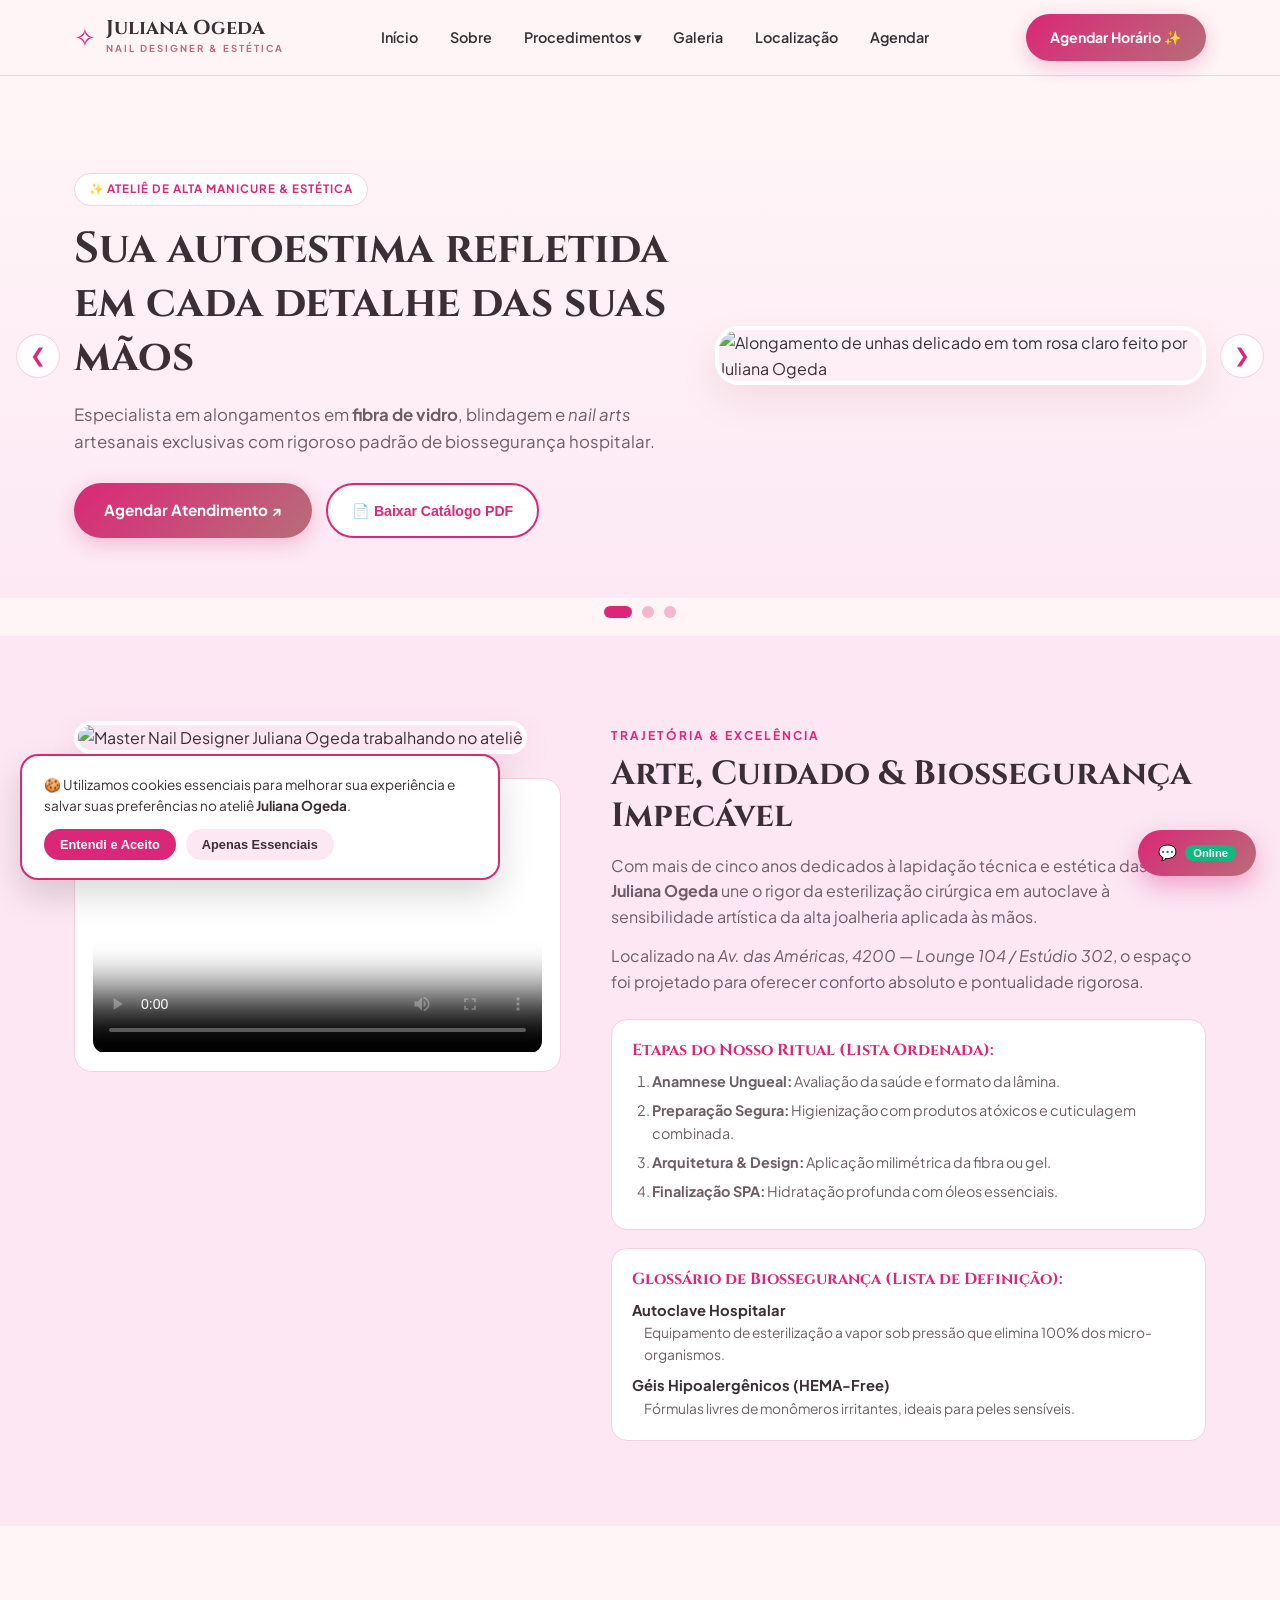
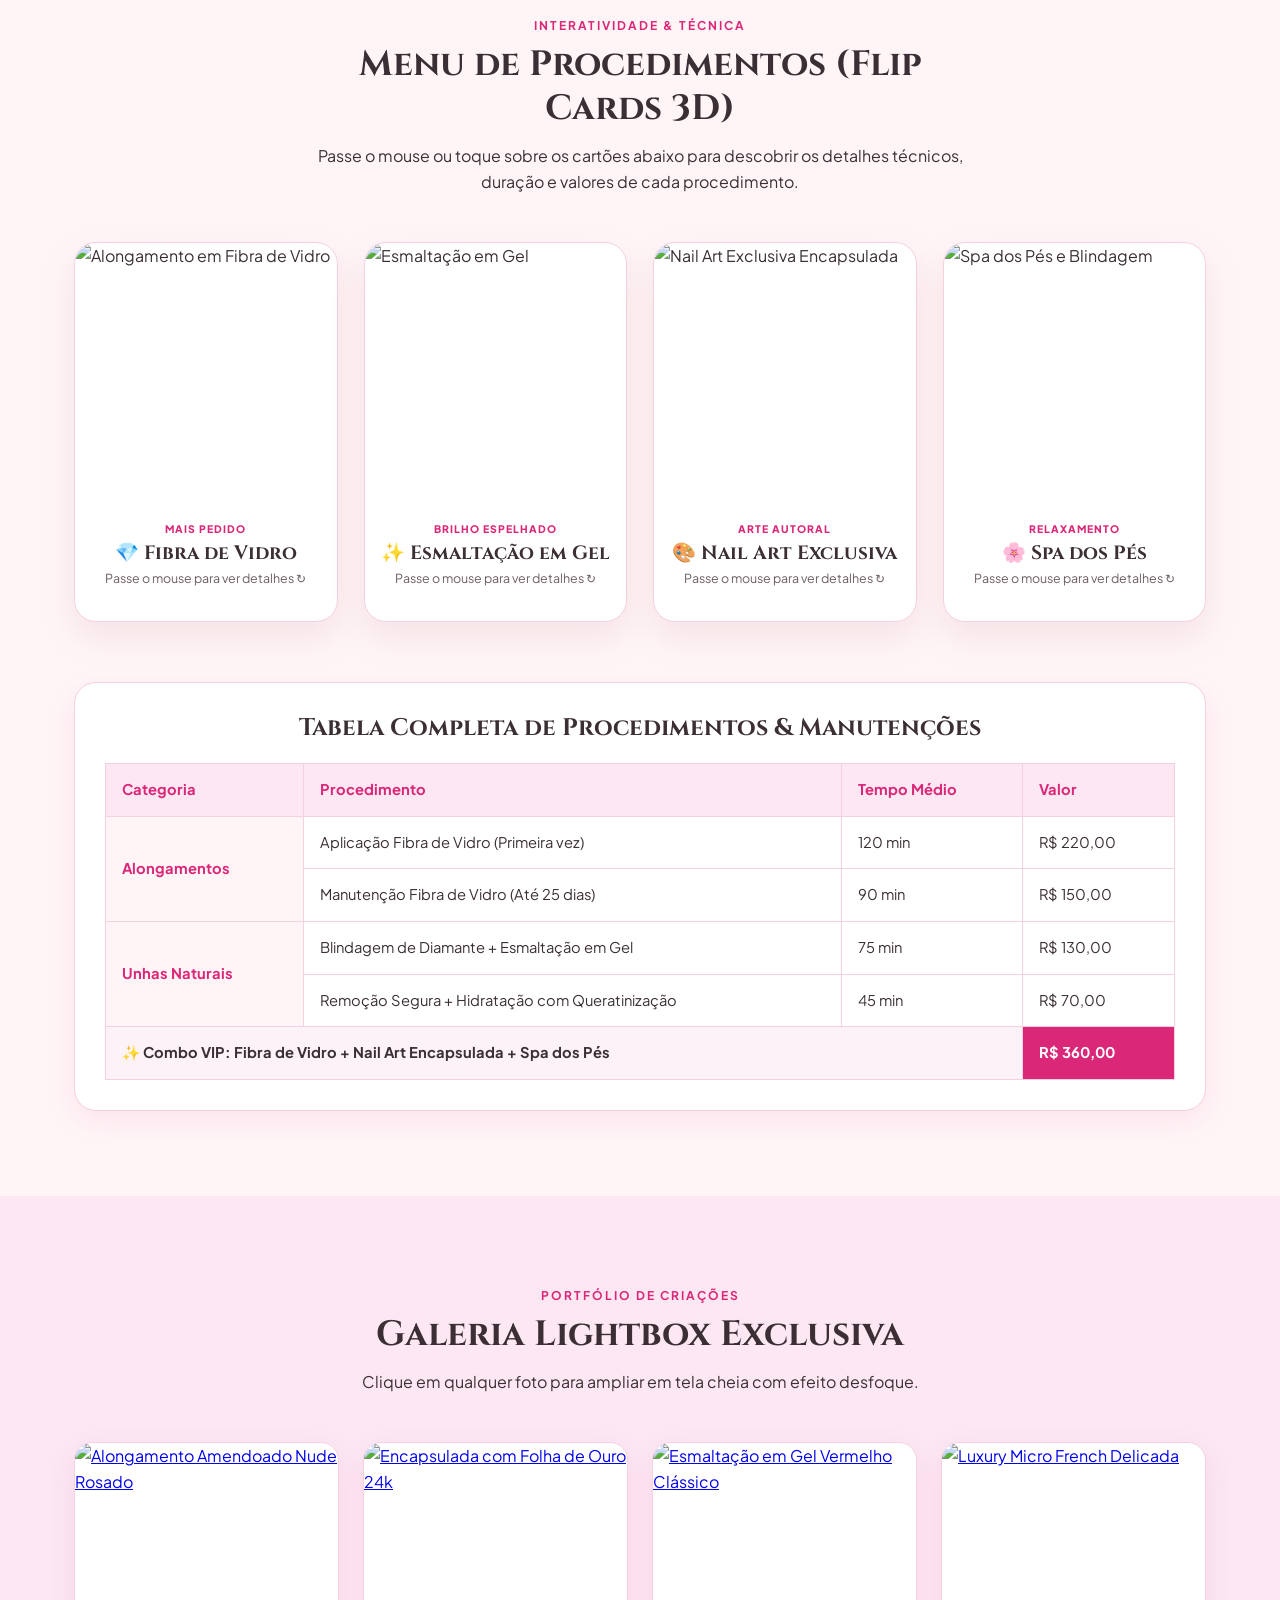
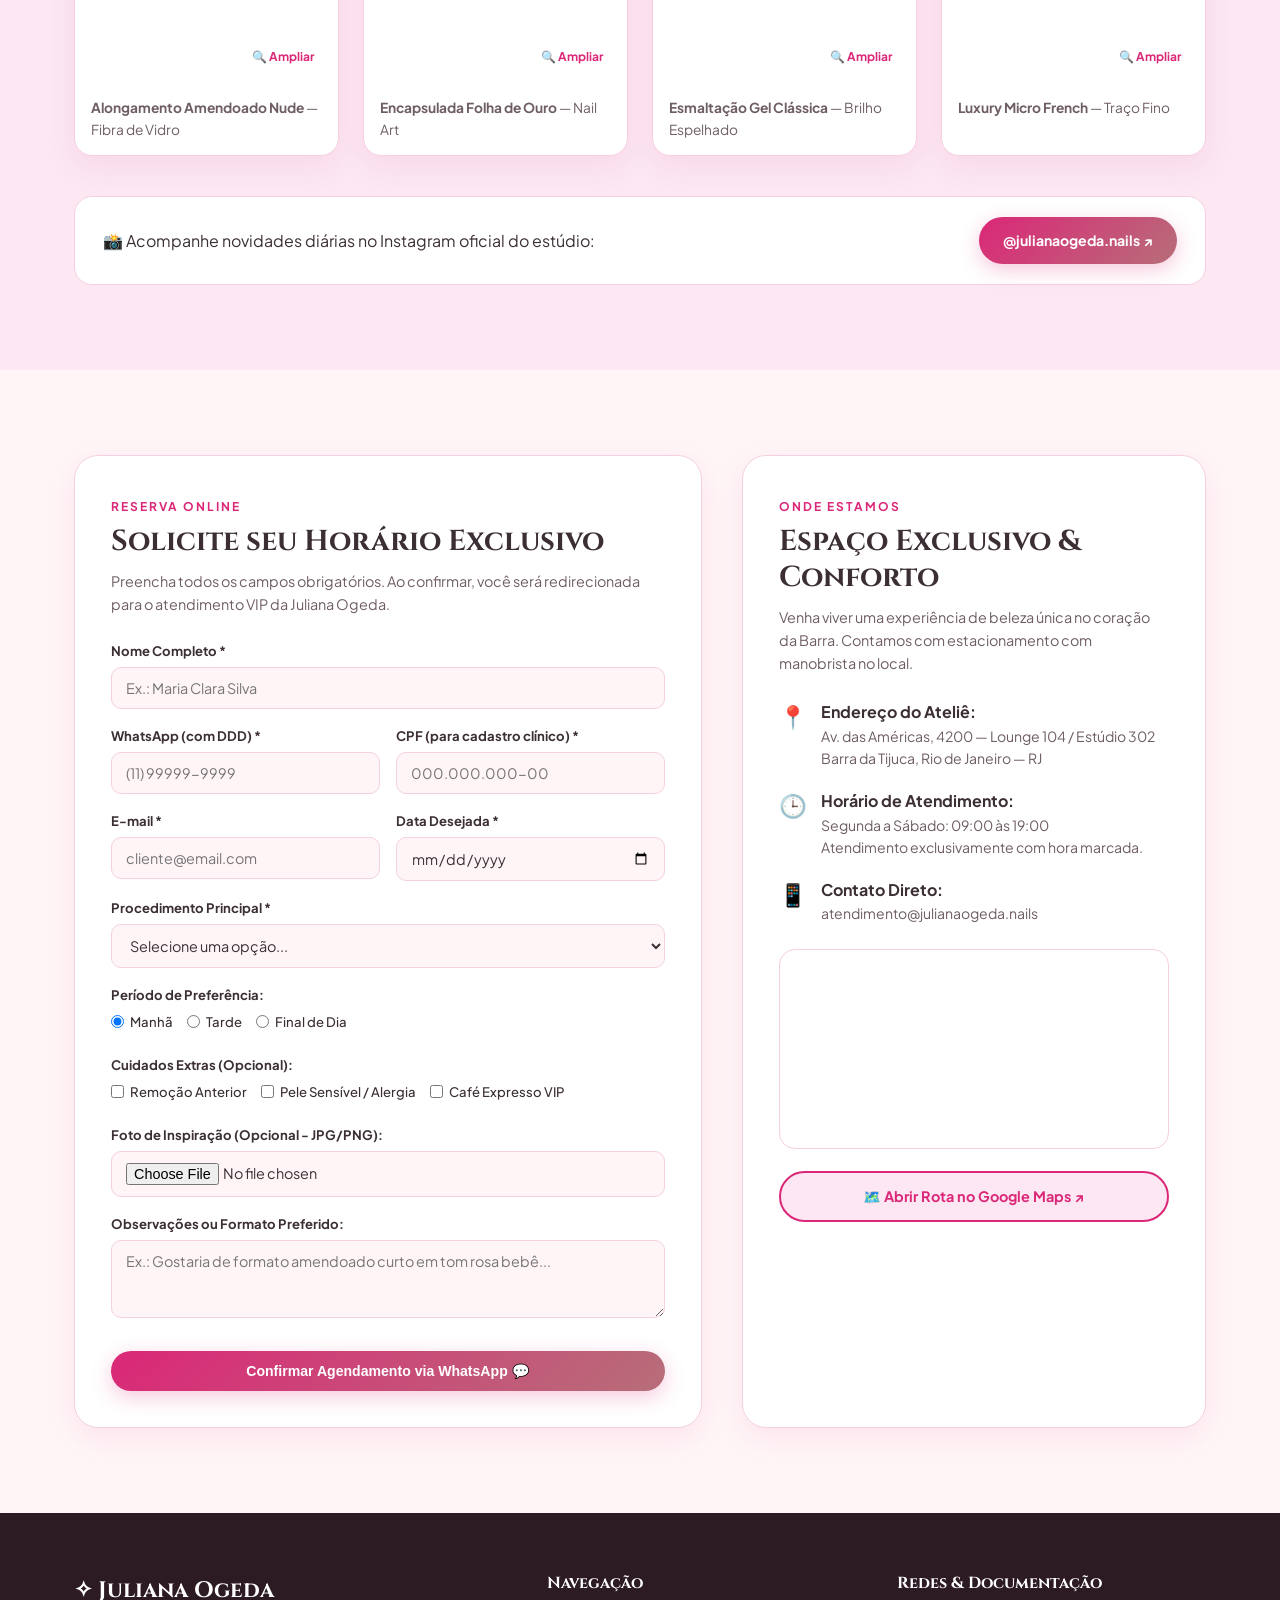
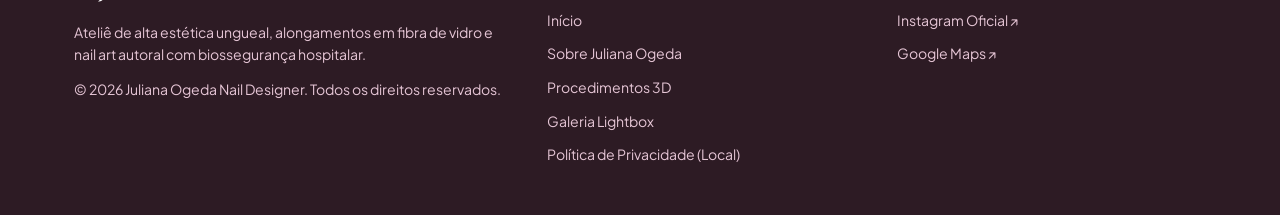
==== commit f5899ed2: "Remove documentation panel and toggle button Removed documentation panel and related button from the" ====
--- a/index.html
+++ b/index.html
@@ -592,76 +592,9 @@
         <ul>
           <li><a href="https://www.instagram.com" target="_blank" rel="noopener noreferrer">Instagram Oficial ↗</a></li>
           <li><a href="https://www.google.com/maps/search/?api=1&query=Av.+das+Américas,+4200" target="_blank" rel="noopener noreferrer">Google Maps ↗</a></li>
-          <li><button type="button" id="btnToggleDocs" class="btn-docs-toggle">📊 Ver DER &amp; Dicionário de Dados (Fase 4)</button></li>
         </ul>
       </div>
     </div>
-
-    <!-- Painel Expansível com DER e Dicionário de Dados (Fase 4 do Checklist) -->
-    <div class="container">
-      <div id="painelDocumentacao" class="painel-docs oculto">
-        <h3>📐 Modelagem de Dados &amp; Dicionário (Fase 4)</h3>
-        <p><strong>Relacionamentos (DER):</strong> <code>CLIENTE (1) ────&lt; (N) AGENDAMENTO (N) &gt;──── (1) PROCEDIMENTO</code></p>
-        <table class="tabela-precos tabela-der">
-          <thead>
-            <tr>
-              <th>Tabela</th>
-              <th>Campo</th>
-              <th>Tipo</th>
-              <th>Chave / Restrição</th>
-              <th>Descrição</th>
-            </tr>
-          </thead>
-          <tbody>
-            <tr>
-              <td rowspan="3"><strong>CLIENTE</strong></td>
-              <td>id_cliente</td>
-              <td>INT</td>
-              <td>PK, AUTO_INCREMENT</td>
-              <td>Identificador único da cliente</td>
-            </tr>
-            <tr>
-              <td>cpf</td>
-              <td>VARCHAR(14)</td>
-              <td>UNIQUE, NOT NULL</td>
-              <td>CPF validado via Regex</td>
-            </tr>
-            <tr>
-              <td>nome_completo</td>
-              <td>VARCHAR(80)</td>
-              <td>NOT NULL</td>
-              <td>Nome completo da cliente</td>
-            </tr>
-            <tr>
-              <td rowspan="4"><strong>AGENDAMENTO</strong></td>
-              <td>id_agendamento</td>
-              <td>INT</td>
-              <td>PK, AUTO_INCREMENT</td>
-              <td>Identificador único da reserva</td>
-            </tr>
-            <tr>
-              <td>id_cliente</td>
-              <td>INT</td>
-              <td>FK (CLIENTE)</td>
-              <td>Chave estrangeira da cliente</td>
-            </tr>
-            <tr>
-              <td>data_agendada</td>
-              <td>DATE</td>
-              <td>NOT NULL</td>
-              <td>Data escolhida para o atendimento</td>
-            </tr>
-            <tr>
-              <td>status</td>
-              <td>VARCHAR(20)</td>
-              <td>DEFAULT 'Pendente'</td>
-              <td>Status do agendamento</td>
-            </tr>
-          </tbody>
-        </table>
-      </div>
-    </div>
-  </footer>
 
   <!-- =====================================================================
        CHATBOT VIRTUAL INTERATIVO (ASSISTENTE JULIANA NAILS)
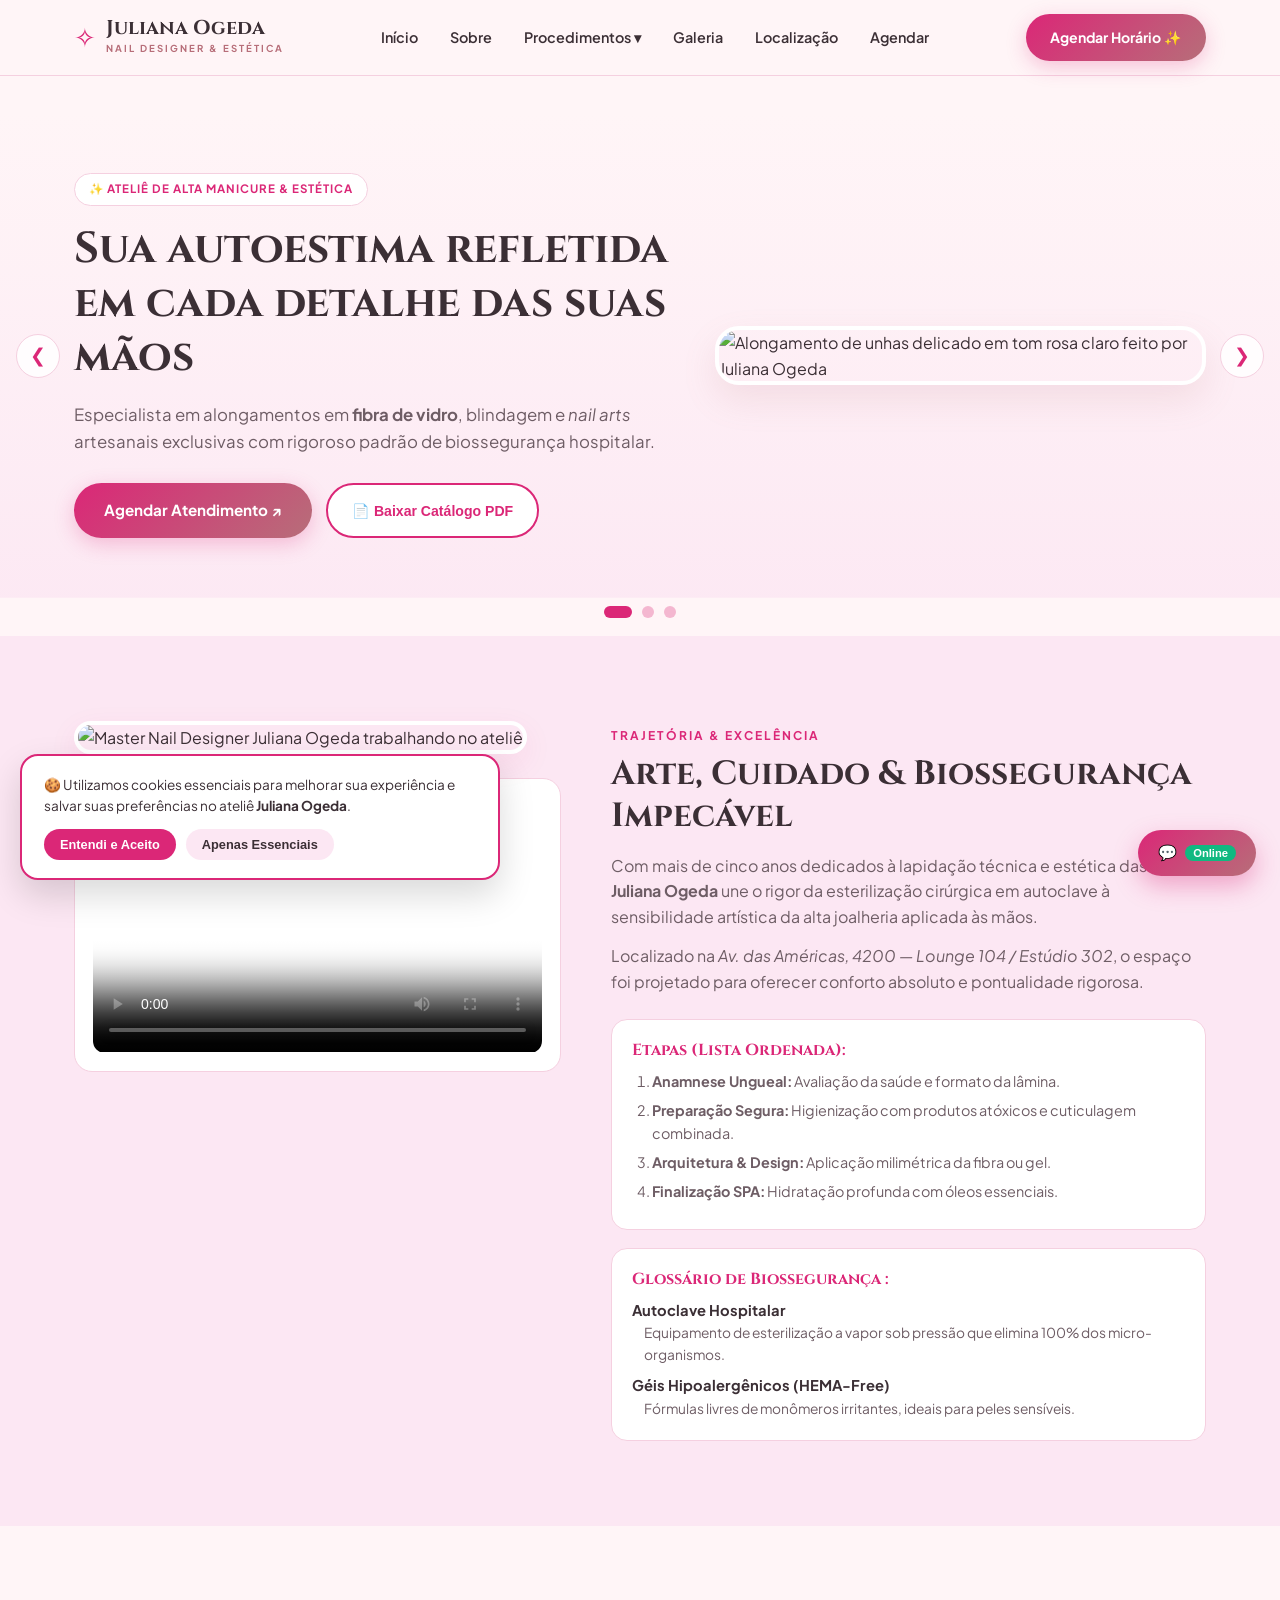
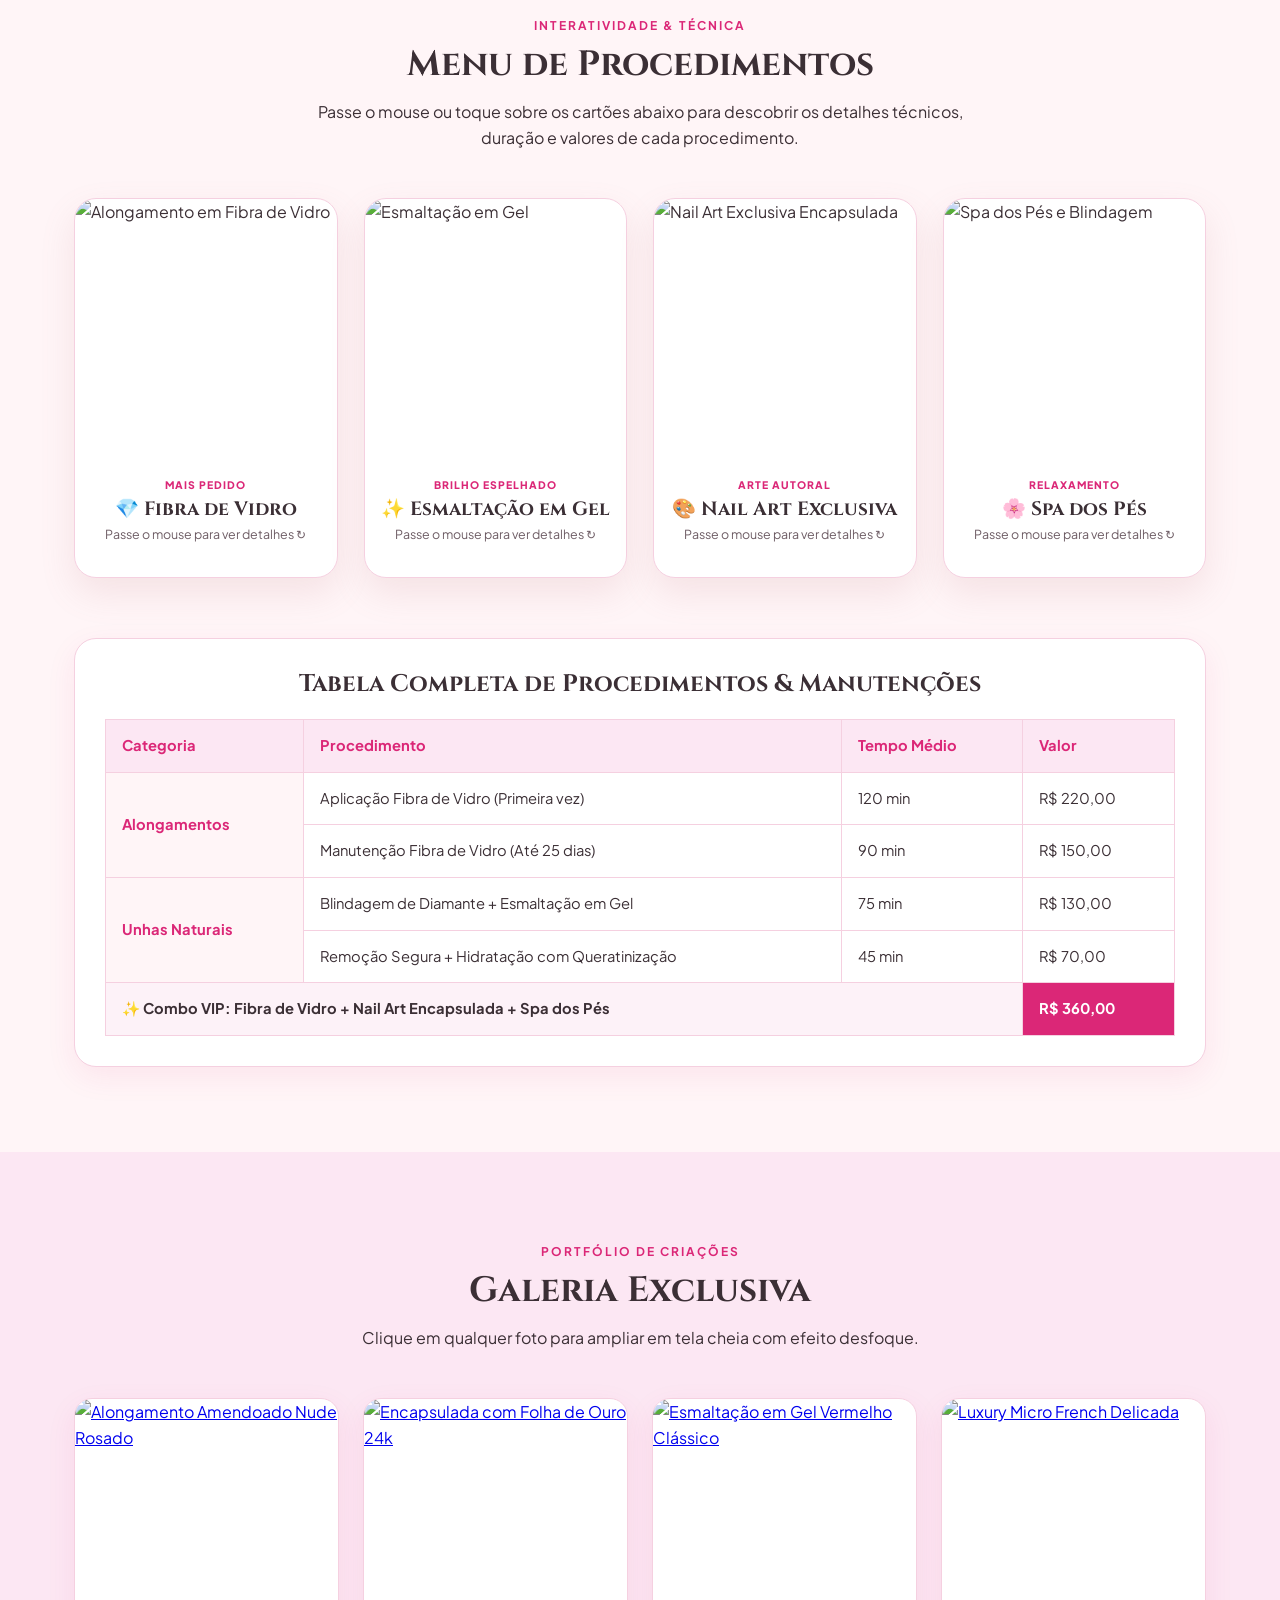
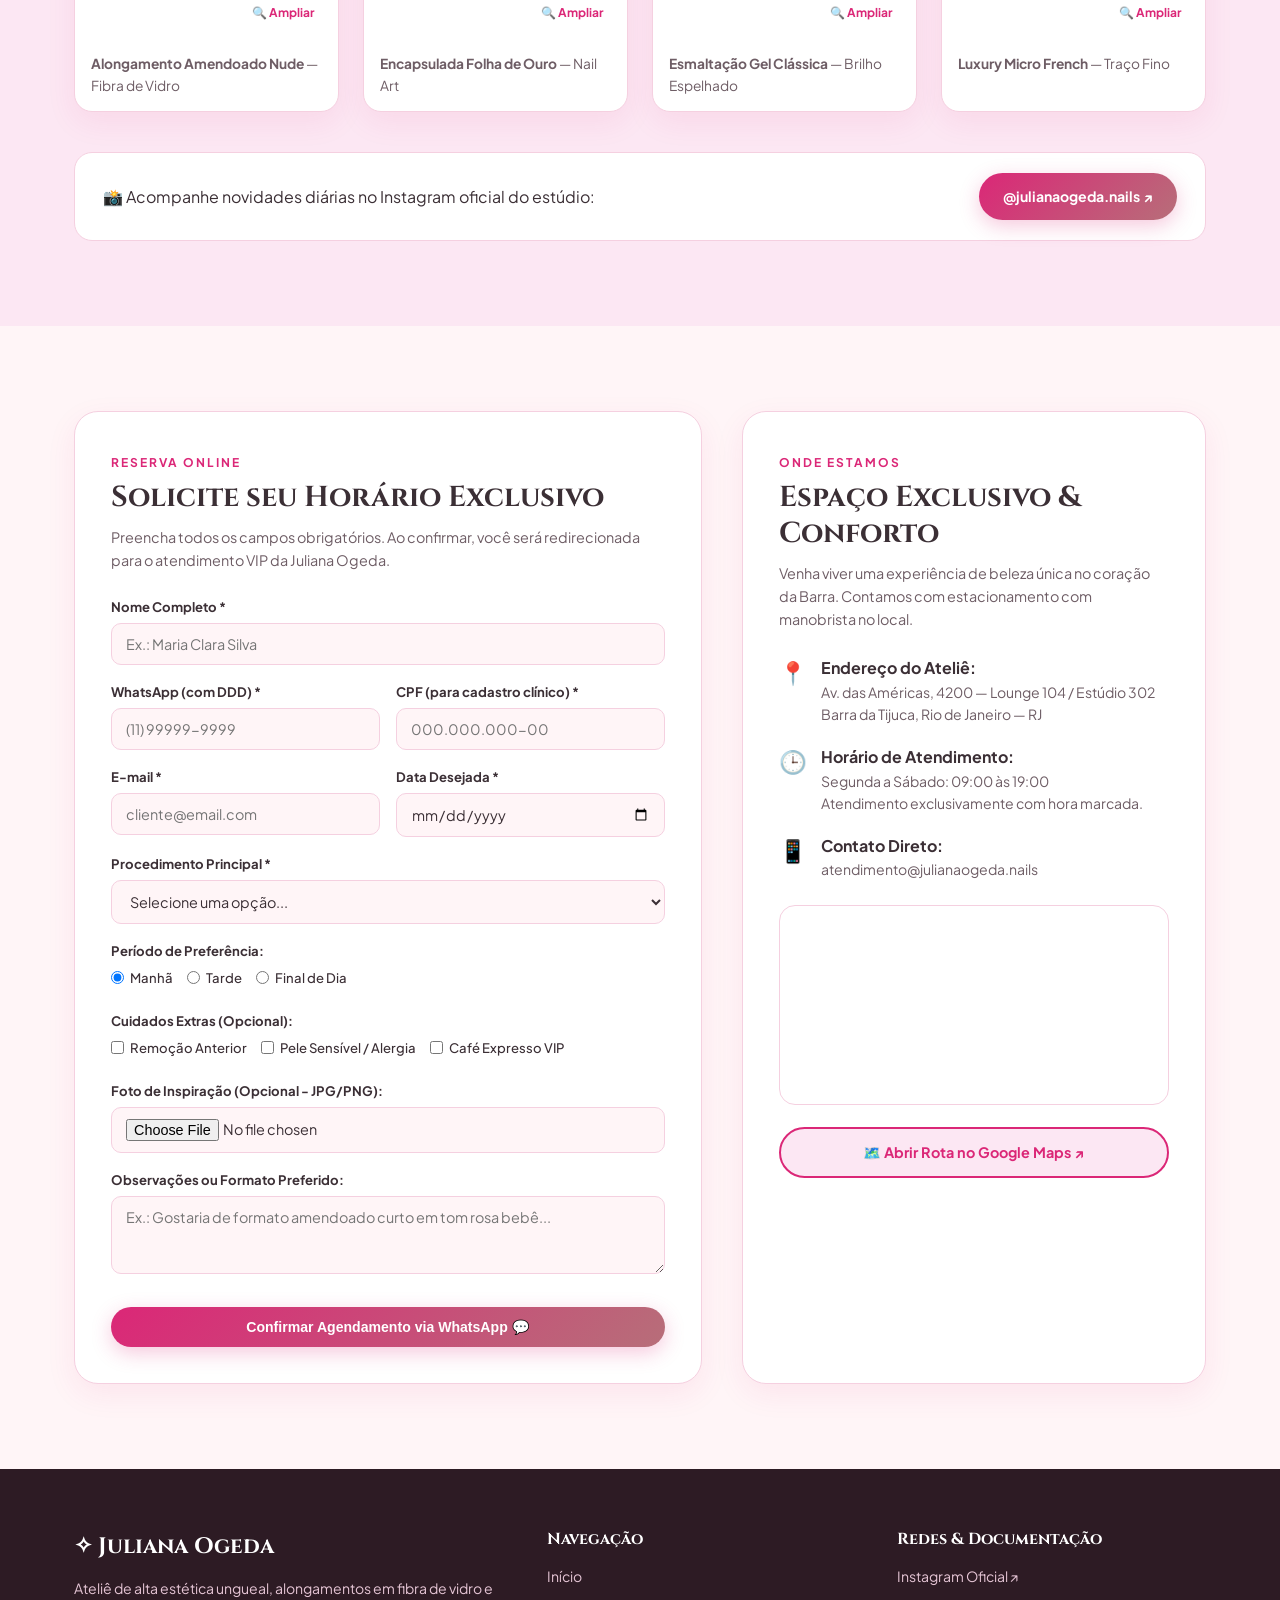
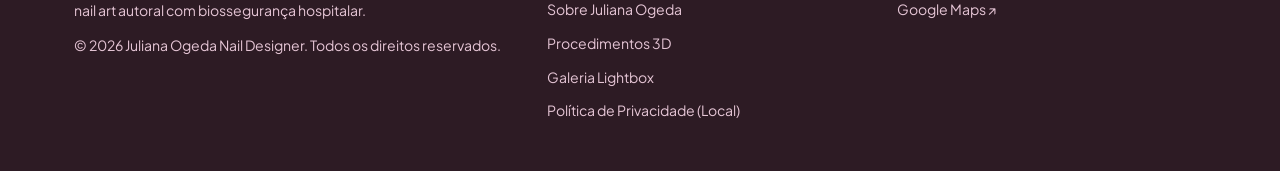
==== commit c02a382b: "Update section headers for clarity" ====
--- a/index.html
+++ b/index.html
@@ -156,7 +156,7 @@
           <!-- Lista Ordenada (<ol>) -->
           <div class="listas-container">
             <div class="lista-card">
-              <h4>Etapas do Nosso Ritual (Lista Ordenada):</h4>
+              <h4>Etapas (Lista Ordenada):</h4>
               <ol class="lista-ordenada">
                 <li><strong>Anamnese Ungueal:</strong> Avaliação da saúde e formato da lâmina.</li>
                 <li><strong>Preparação Segura:</strong> Higienização com produtos atóxicos e cuticulagem combinada.</li>
@@ -167,7 +167,7 @@
 
             <!-- Lista de Definição (<dl>) -->
             <div class="lista-card">
-              <h4>Glossário de Biossegurança (Lista de Definição):</h4>
+              <h4>Glossário de Biossegurança :</h4>
               <dl class="lista-definicao">
                 <dt>Autoclave Hospitalar</dt>
                 <dd>Equipamento de esterilização a vapor sob pressão que elimina 100% dos micro-organismos.</dd>
@@ -187,7 +187,7 @@
       <div class="container">
         <header class="section-header center">
           <span class="subtitulo-secao">INTERATIVIDADE &amp; TÉCNICA</span>
-          <h2>Menu de Procedimentos (Flip Cards 3D)</h2>
+          <h2>Menu de Procedimentos</h2>
           <p>Passe o mouse ou toque sobre os cartões abaixo para descobrir os detalhes técnicos, duração e valores de cada procedimento.</p>
         </header>
 
@@ -343,7 +343,7 @@
       <div class="container">
         <header class="section-header center">
           <span class="subtitulo-secao">PORTFÓLIO DE CRIAÇÕES</span>
-          <h2>Galeria Lightbox Exclusiva</h2>
+          <h2>Galeria Exclusiva</h2>
           <p>Clique em qualquer foto para ampliar em tela cheia com efeito desfoque.</p>
         </header>
 
